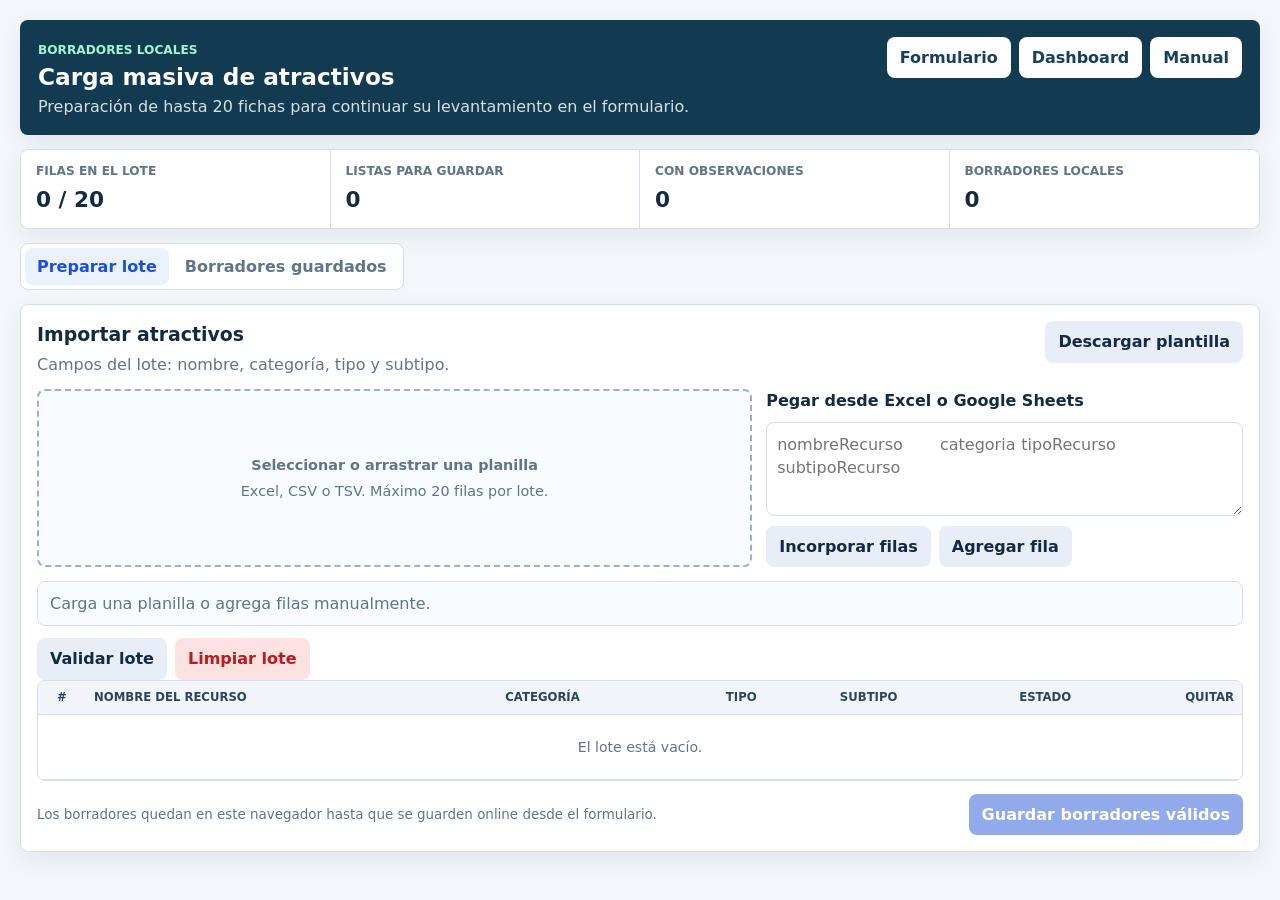
==== carga-masiva.html @ 9efa948b "feat: agrega carga masiva de borradores Permite importar hasta 20 atractivos desde Excel, CSV, TSV o" ====
<!DOCTYPE html>
<html lang="es">
<head>
  <meta charset="UTF-8">
  <meta name="viewport" content="width=device-width, initial-scale=1.0">
  <title>Carga masiva de borradores - Catastro Nacional de Recursos Turísticos</title>
  <script src="https://cdn.sheetjs.com/xlsx-0.20.3/package/dist/xlsx.full.min.js"></script>
  <style>
    :root {
      --bg: #f3f6fa;
      --panel: #ffffff;
      --line: #d5deea;
      --text: #122b42;
      --muted: #60758a;
      --teal: #0f766e;
      --blue: #1d4ed8;
      --blue-soft: #eaf1ff;
      --green: #166534;
      --green-soft: #dcfce7;
      --amber: #92400e;
      --amber-soft: #fef3c7;
      --red: #b91c1c;
      --red-soft: #fee2e2;
      --shadow: 0 8px 24px rgba(15, 35, 58, 0.07);
    }

    * { box-sizing: border-box; }

    body {
      margin: 0;
      background: var(--bg);
      color: var(--text);
      font-family: Inter, system-ui, -apple-system, BlinkMacSystemFont, "Segoe UI", sans-serif;
      line-height: 1.45;
      overflow-x: hidden;
    }

    button,
    input,
    select,
    textarea {
      font: inherit;
    }

    button,
    .button {
      min-height: 40px;
      border: 0;
      border-radius: 8px;
      padding: 9px 13px;
      background: #e8eef7;
      color: var(--text);
      font-weight: 800;
      text-decoration: none;
      cursor: pointer;
      display: inline-flex;
      align-items: center;
      justify-content: center;
      gap: 7px;
    }

    button:hover,
    .button:hover { filter: brightness(0.97); }
    button:disabled { opacity: 0.48; cursor: not-allowed; }
    .button.primary, button.primary { background: var(--blue); color: #fff; }
    .button.teal, button.teal { background: var(--teal); color: #fff; }
    .button.light, button.light { background: #fff; color: #17405a; }
    .button.danger, button.danger { background: var(--red-soft); color: var(--red); }

    .shell {
      max-width: 1500px;
      margin: 0 auto;
      padding: 20px;
      display: grid;
      gap: 14px;
    }

    .topbar {
      display: flex;
      align-items: flex-start;
      justify-content: space-between;
      gap: 18px;
      padding: 17px 18px;
      background: #123b52;
      color: #fff;
      border-radius: 8px;
      box-shadow: var(--shadow);
    }

    .topbar h1 {
      margin: 3px 0 4px;
      font-size: 1.45rem;
      line-height: 1.2;
      letter-spacing: 0;
    }

    .topbar p {
      margin: 0;
      max-width: 760px;
      color: rgba(255, 255, 255, 0.84);
    }

    .kicker {
      color: #a7f3d0;
      font-size: 0.76rem;
      font-weight: 900;
      text-transform: uppercase;
    }

    .nav-actions {
      display: flex;
      flex-wrap: wrap;
      justify-content: flex-end;
      gap: 8px;
    }

    .stats {
      display: grid;
      grid-template-columns: repeat(4, minmax(0, 1fr));
      border: 1px solid var(--line);
      background: var(--panel);
      border-radius: 8px;
      overflow: hidden;
      box-shadow: var(--shadow);
    }

    .stat {
      padding: 13px 15px;
      border-right: 1px solid var(--line);
    }

    .stat:last-child { border-right: 0; }
    .stat span { display: block; color: var(--muted); font-size: 0.76rem; font-weight: 800; text-transform: uppercase; }
    .stat strong { display: block; margin-top: 3px; font-size: 1.35rem; }

    .tabs {
      width: fit-content;
      display: flex;
      gap: 4px;
      padding: 4px;
      border: 1px solid var(--line);
      border-radius: 8px;
      background: var(--panel);
    }

    .tab {
      min-height: 36px;
      background: transparent;
      color: var(--muted);
      padding: 7px 12px;
    }

    .tab.active {
      background: var(--blue-soft);
      color: var(--blue);
    }

    .panel {
      width: 100%;
      min-width: 0;
      background: var(--panel);
      border: 1px solid var(--line);
      border-radius: 8px;
      box-shadow: var(--shadow);
      padding: 16px;
    }

    .panel[hidden] { display: none; }

    .section-head {
      display: flex;
      justify-content: space-between;
      align-items: flex-start;
      gap: 12px;
      flex-wrap: wrap;
      margin-bottom: 13px;
    }

    .section-head h2 {
      margin: 0;
      font-size: 1.18rem;
    }

    .section-head p {
      margin: 4px 0 0;
      color: var(--muted);
    }

    .import-grid {
      display: grid;
      grid-template-columns: minmax(300px, 1.2fr) minmax(280px, 0.8fr);
      gap: 14px;
      margin-bottom: 14px;
    }

    .import-grid > *,
    .source-tools {
      min-width: 0;
    }

    .drop-zone {
      min-height: 150px;
      border: 2px dashed #9fb0c5;
      border-radius: 8px;
      background: #f8fbff;
      display: grid;
      place-items: center;
      padding: 20px;
      text-align: center;
      cursor: pointer;
    }

    .drop-zone.dragover {
      border-color: var(--blue);
      background: var(--blue-soft);
    }

    .drop-zone strong { display: block; margin-bottom: 5px; }
    .drop-zone span { color: var(--muted); font-size: 0.9rem; }

    .source-tools {
      display: grid;
      gap: 10px;
      align-content: start;
    }

    .source-tools textarea {
      width: 100%;
      min-height: 94px;
      resize: vertical;
      border: 1px solid var(--line);
      border-radius: 8px;
      padding: 10px;
      color: var(--text);
    }

    .source-actions,
    .table-actions {
      display: flex;
      flex-wrap: wrap;
      gap: 8px;
    }

    .notice {
      min-height: 44px;
      border: 1px solid var(--line);
      border-radius: 8px;
      background: #f8fbff;
      color: var(--muted);
      padding: 10px 12px;
      margin-bottom: 12px;
    }

    .notice.ok { border-color: #86efac; background: #f0fdf4; color: var(--green); }
    .notice.warn { border-color: #fcd34d; background: #fffbeb; color: var(--amber); }
    .notice.fail { border-color: #fca5a5; background: #fff7f7; color: var(--red); }

    .table-wrap {
      width: 100%;
      max-width: 100%;
      min-width: 0;
      border: 1px solid var(--line);
      border-radius: 8px;
      overflow: auto;
      max-height: 560px;
    }

    table {
      width: 100%;
      border-collapse: collapse;
      min-width: 1120px;
      font-size: 0.88rem;
    }

    th,
    td {
      border-bottom: 1px solid var(--line);
      padding: 8px;
      text-align: left;
      vertical-align: top;
    }

    th {
      position: sticky;
      top: 0;
      z-index: 2;
      background: #f1f5f9;
      color: #29465e;
      font-size: 0.73rem;
      text-transform: uppercase;
    }

    td:first-child,
    th:first-child { width: 48px; text-align: center; }

    td:last-child,
    th:last-child { width: 52px; text-align: center; }

    td input,
    td select {
      width: 100%;
      min-width: 180px;
      border: 1px solid var(--line);
      border-radius: 7px;
      padding: 8px 9px;
      color: var(--text);
      background: #fff;
    }

    td input[aria-invalid="true"],
    td select[aria-invalid="true"] {
      border-color: #ef4444;
      background: #fff7f7;
    }

    .row-status {
      display: inline-flex;
      border-radius: 999px;
      padding: 5px 8px;
      font-size: 0.76rem;
      font-weight: 900;
      white-space: nowrap;
    }

    .row-status.ok { background: var(--green-soft); color: var(--green); }
    .row-status.warn { background: var(--amber-soft); color: var(--amber); }
    .row-status.fail { background: var(--red-soft); color: var(--red); }

    .row-errors {
      margin-top: 5px;
      color: var(--red);
      font-size: 0.74rem;
      line-height: 1.3;
    }

    .remove-row {
      width: 34px;
      min-height: 34px;
      padding: 0;
      background: var(--red-soft);
      color: var(--red);
      font-size: 1.2rem;
    }

    .footer-actions {
      display: flex;
      align-items: center;
      justify-content: space-between;
      gap: 12px;
      flex-wrap: wrap;
      margin-top: 13px;
    }

    .footer-actions .muted {
      color: var(--muted);
      font-size: 0.84rem;
    }

    .draft-list {
      width: 100%;
      max-width: 100%;
      min-width: 0;
      max-height: 620px;
      overflow: auto;
      border: 1px solid var(--line);
      border-radius: 8px;
    }

    .draft-list table { min-width: 900px; }
    .draft-list td:first-child,
    .draft-list th:first-child { width: auto; text-align: left; }
    .draft-list td:last-child,
    .draft-list th:last-child { width: 210px; text-align: left; }

    .draft-actions {
      display: flex;
      gap: 7px;
      flex-wrap: wrap;
    }

    .empty {
      padding: 22px;
      text-align: center;
      color: var(--muted);
    }

    @media (max-width: 920px) {
      .topbar { flex-direction: column; }
      .nav-actions { justify-content: flex-start; }
      .stats { grid-template-columns: 1fr 1fr; }
      .stat:nth-child(2) { border-right: 0; }
      .stat:nth-child(-n+2) { border-bottom: 1px solid var(--line); }
      .import-grid { grid-template-columns: 1fr; }
    }

    @media (max-width: 560px) {
      .shell { padding: 10px; }
      .panel { padding: 12px; }
      .topbar { padding: 14px; }
      .topbar h1 { font-size: 1.25rem; }
      .stats { grid-template-columns: 1fr; }
      .stat { border-right: 0; border-bottom: 1px solid var(--line); }
      .stat:last-child { border-bottom: 0; }
      .tabs { width: 100%; }
      .tab { flex: 1; }
      .source-actions,
      .table-actions,
      .footer-actions { align-items: stretch; }
      .source-actions > *,
      .table-actions > *,
      .footer-actions button { width: 100%; }
    }
  </style>
</head>
<body>
  <main class="shell">
    <header class="topbar">
      <div>
        <span class="kicker">Borradores locales</span>
        <h1>Carga masiva de atractivos</h1>
        <p>Preparación de hasta 20 fichas para continuar su levantamiento en el formulario.</p>
      </div>
      <nav class="nav-actions" aria-label="Navegación">
        <a class="button light" href="index.html">Formulario</a>
        <a class="button light" href="dashboard.html">Dashboard</a>
        <a class="button light" href="manual.html">Manual</a>
      </nav>
    </header>

    <section class="stats" aria-label="Resumen de carga">
      <div class="stat"><span>Filas en el lote</span><strong id="batchCount">0 / 20</strong></div>
      <div class="stat"><span>Listas para guardar</span><strong id="validCount">0</strong></div>
      <div class="stat"><span>Con observaciones</span><strong id="invalidCount">0</strong></div>
      <div class="stat"><span>Borradores locales</span><strong id="draftCount">0</strong></div>
    </section>

    <div class="tabs" role="tablist" aria-label="Vistas de carga masiva">
      <button class="tab active" id="prepareTab" type="button" role="tab" aria-selected="true" aria-controls="preparePanel">Preparar lote</button>
      <button class="tab" id="draftsTab" type="button" role="tab" aria-selected="false" aria-controls="draftsPanel">Borradores guardados</button>
    </div>

    <section class="panel" id="preparePanel" role="tabpanel" aria-labelledby="prepareTab">
      <div class="section-head">
        <div>
          <h2>Importar atractivos</h2>
          <p>Campos del lote: nombre, categoría, tipo y subtipo.</p>
        </div>
        <button type="button" id="downloadTemplateBtn">Descargar plantilla</button>
      </div>

      <div class="import-grid">
        <label class="drop-zone" id="dropZone" for="batchFile" tabindex="0">
          <span>
            <strong>Seleccionar o arrastrar una planilla</strong>
            <span>Excel, CSV o TSV. Máximo 20 filas por lote.</span>
          </span>
          <input id="batchFile" type="file" accept=".xlsx,.xls,.csv,.tsv,text/csv,text/tab-separated-values" hidden>
        </label>

        <div class="source-tools">
          <label for="pasteInput"><strong>Pegar desde Excel o Google Sheets</strong></label>
          <textarea id="pasteInput" placeholder="nombreRecurso&#9;categoria&#9;tipoRecurso&#9;subtipoRecurso"></textarea>
          <div class="source-actions">
            <button type="button" id="pasteBtn">Incorporar filas</button>
            <button type="button" id="addRowBtn">Agregar fila</button>
          </div>
        </div>
      </div>

      <div class="notice" id="noticeBox" role="status" aria-live="polite">
        Carga una planilla o agrega filas manualmente.
      </div>

      <div class="table-actions">
        <button type="button" id="validateBtn">Validar lote</button>
        <button type="button" class="danger" id="clearBtn">Limpiar lote</button>
      </div>

      <div class="table-wrap">
        <table aria-label="Atractivos preparados para carga masiva">
          <thead>
            <tr>
              <th>#</th>
              <th>Nombre del recurso</th>
              <th>Categoría</th>
              <th>Tipo</th>
              <th>Subtipo</th>
              <th>Estado</th>
              <th>Quitar</th>
            </tr>
          </thead>
          <tbody id="batchTableBody"></tbody>
        </table>
      </div>

      <div class="footer-actions">
        <span class="muted">Los borradores quedan en este navegador hasta que se guarden online desde el formulario.</span>
        <button type="button" class="primary" id="saveDraftsBtn">Guardar borradores válidos</button>
      </div>
    </section>

    <section class="panel" id="draftsPanel" role="tabpanel" aria-labelledby="draftsTab" hidden>
      <div class="section-head">
        <div>
          <h2>Borradores guardados</h2>
          <p>Fichas disponibles en este equipo y navegador.</p>
        </div>
        <button type="button" id="refreshDraftsBtn">Actualizar lista</button>
      </div>
      <div class="draft-list" id="draftList"></div>
    </section>
  </main>

  <script>
    const DRAFTS_KEY = 'catastro_prototipo_drafts_v3';
    const MAX_BATCH_ROWS = 20;
    const MAX_STORED_DRAFTS = 100;

    const CLASSIFICATION_HIERARCHY = {
      'Recurso Natural': {
        'Área protegida': [
          'Áreas de conservación de múltiples usos',
          'Áreas de conservación de pueblos indígenas',
          'Área protegida privada',
          'Monumento Natural',
          'Parque Nacional',
          'Reserva Nacional'
        ],
        'Costa': [
          'Acantilado o farellón',
          'Arrecife',
          'Bahía',
          'Desembocadura',
          'Duna o campo dunario',
          'Estrecho',
          'Fiordo o canal',
          'Isla o archipiélago',
          'Península, cabo o punta',
          'Playa o balneario',
          'Salina',
          'Seno o ensenada'
        ],
        'Condición natural especial': ['Cielos oscuros', 'Olas'],
        'Cuerpo y curso de agua': [
          'Cascada o salto',
          'Humedal o bofedal',
          'Lago o laguna',
          'Río o estero'
        ],
        'Fuente termal o géiser': ['Fuente o centro termal', 'Géiser'],
        'Glaciar o campo de hielo': ['Campo de hielo', 'Glaciar'],
        'Lugar de interés geológico o paleontológico': [
          'Lugar de interés geológico',
          'Lugar de interés paleontológico'
        ],
        'Montaña': [
          'Altiplano',
          'Área nevada',
          'Cerro',
          'Cordillera',
          'Montaña',
          'Quebrada',
          'Salar',
          'Volcán'
        ],
        'Planicie': ['Desierto', 'Duna o campo dunario', 'Oasis', 'Pampa o Llanura', 'Valle']
      },
      'Recurso Cultural': {
        'Acontecimientos programados': [
          'Carnaval o fiesta costumbrista',
          'Conmemoraciones o representaciones históricas',
          'Convenciones, ferias, exposiciones o congresos',
          'Evento de música, canto o danza',
          'Evento deportivo',
          'Evento enológico y/o gastronómico',
          'Feria temática',
          'Festival de cine',
          'Fiesta religiosa'
        ],
        'Arquitectura': [
          'Barrios',
          'Espacios públicos',
          'Infraestructura recreativa',
          'Monumento histórico',
          'Obra de ingeniería',
          'Otras infraestructuras de arquitectura'
        ],
        'Folklore': [
          'Artesanía',
          'Feria artesanal y/o tradicional',
          'Mercado tradicional',
          'Representaciones y/o manifestaciones religiosas o creencias populares'
        ],
        'Manifestación Cultural': [
          'Caleta artesanal',
          'Escultura o instalaciones',
          'Lugar o sitio histórico o de memoria',
          'Mural o arte urbano',
          'Museo',
          'Pueblo o Zona Típica o Pintoresca',
          'Sala de exposición museográfica',
          'Sitio gastronómico',
          'Ruina o lugar de interés arqueológico'
        ],
        'Realizaciones técnicas y científicas contemporáneas': [
          'Acuario, aviario, mariposario y/o zoológico',
          'Granja educativa',
          'Hacienda o estancia',
          'Jardín botánico',
          'Observatorio astronómico',
          'Planetario',
          'Viñas, bodegas, cervecerías o destilerías'
        ]
      }
    };

    const HEADER_ALIASES = {
      nombre: 'nombreRecurso',
      nombrerecurso: 'nombreRecurso',
      nombredelrecurso: 'nombreRecurso',
      nombredelrecursoturistico: 'nombreRecurso',
      categoria: 'categoria',
      tiporecurso: 'tipoRecurso',
      tipoderecurso: 'tipoRecurso',
      tipoderecursoturistico: 'tipoRecurso',
      tipo: 'tipoRecurso',
      subtiporecurso: 'subtipoRecurso',
      subtipoderecurso: 'subtipoRecurso',
      subtipoderecursoturistico: 'subtipoRecurso',
      subtipo: 'subtipoRecurso'
    };

    let batchRows = [];

    function createLocalId() {
      if (globalThis.crypto && typeof globalThis.crypto.randomUUID === 'function') {
        return globalThis.crypto.randomUUID();
      }
      return 'draft-' + Date.now() + '-' + Math.random().toString(36).slice(2, 10);
    }

    function normalizeText(value) {
      return String(value ?? '')
        .trim()
        .toLowerCase()
        .normalize('NFD')
        .replace(/[\u0300-\u036f]/g, '')
        .replace(/[^a-z0-9]+/g, '');
    }

    function escapeHtml(value) {
      return String(value ?? '').replace(/[&<>"']/g, char => ({
        '&': '&amp;',
        '<': '&lt;',
        '>': '&gt;',
        '"': '&quot;',
        "'": '&#39;'
      })[char]);
    }

    function canonicalValue(options, value) {
      const normalized = normalizeText(value);
      if (!normalized) return '';
      return options.find(option => normalizeText(option) === normalized) || String(value ?? '').trim();
    }

    function canonicalizeRow(input = {}) {
      const categories = Object.keys(CLASSIFICATION_HIERARCHY);
      const categoria = canonicalValue(categories, input.categoria);
      const types = Object.keys(CLASSIFICATION_HIERARCHY[categoria] || {});
      const tipoRecurso = canonicalValue(types, input.tipoRecurso);
      const subtypes = CLASSIFICATION_HIERARCHY[categoria]?.[tipoRecurso] || [];
      const subtipoRecurso = canonicalValue(subtypes, input.subtipoRecurso);
      return {
        id: input.id || createLocalId(),
        nombreRecurso: String(input.nombreRecurso ?? '').trim(),
        categoria,
        tipoRecurso,
        subtipoRecurso
      };
    }

    function classificationKey(values = {}) {
      return [
        values.nombreRecurso,
        values.categoria,
        values.tipoRecurso,
        values.subtipoRecurso
      ].map(normalizeText).join('|');
    }

    function getStoredDrafts() {
      try {
        const parsed = JSON.parse(localStorage.getItem(DRAFTS_KEY) || '[]');
        return Array.isArray(parsed) ? parsed.filter(Boolean) : [];
      } catch {
        return [];
      }
    }

    function normalizeDrafts(drafts) {
      const seen = new Set();
      return drafts
        .filter(Boolean)
        .sort((a, b) => new Date(b.savedAt || 0) - new Date(a.savedAt || 0))
        .filter(draft => {
          const uniqueId = String(draft?.data?.values?.id_unico || '').trim();
          const key = uniqueId ? 'id:' + uniqueId : 'draft:' + String(draft.id || '').trim();
          if (!key || seen.has(key)) return false;
          seen.add(key);
          return true;
        });
    }

    function validateBatch(rows = batchRows, storedDrafts = getStoredDrafts()) {
      const keys = rows.map(classificationKey);
      const storedKeys = new Set(storedDrafts.map(draft => classificationKey(draft?.data?.values || {})));
      return rows.map((row, index) => {
        const errors = [];
        if (!row.nombreRecurso) errors.push('Falta nombre');
        if (!CLASSIFICATION_HIERARCHY[row.categoria]) errors.push('Categoría no reconocida');
        if (!CLASSIFICATION_HIERARCHY[row.categoria]?.[row.tipoRecurso]) errors.push('Tipo no corresponde a la categoría');
        if (!CLASSIFICATION_HIERARCHY[row.categoria]?.[row.tipoRecurso]?.includes(row.subtipoRecurso)) {
          errors.push('Subtipo no corresponde al tipo');
        }
        const key = keys[index];
        if (key && keys.indexOf(key) !== index) errors.push('Duplicado dentro del lote');
        if (key && storedKeys.has(key)) errors.push('Ya existe como borrador local');
        return { valid: errors.length === 0, errors };
      });
    }

    function detectDelimiter(text) {
      const firstLine = String(text || '').split(/\r?\n/, 1)[0] || '';
      const candidates = ['\t', ';', ','];
      return candidates
        .map(delimiter => ({ delimiter, count: firstLine.split(delimiter).length }))
        .sort((a, b) => b.count - a.count)[0].delimiter;
    }

    function parseDelimited(text, delimiter = detectDelimiter(text)) {
      const rows = [];
      let row = [];
      let value = '';
      let quoted = false;
      const source = String(text || '').replace(/^\uFEFF/, '');

      for (let i = 0; i < source.length; i++) {
        const char = source[i];
        const next = source[i + 1];
        if (char === '"') {
          if (quoted && next === '"') {
            value += '"';
            i++;
          } else {
            quoted = !quoted;
          }
        } else if (char === delimiter && !quoted) {
          row.push(value);
          value = '';
        } else if ((char === '\n' || char === '\r') && !quoted) {
          if (char === '\r' && next === '\n') i++;
          row.push(value);
          if (row.some(cell => String(cell).trim())) rows.push(row);
          row = [];
          value = '';
        } else {
          value += char;
        }
      }

      row.push(value);
      if (row.some(cell => String(cell).trim())) rows.push(row);
      return rows;
    }

    function matrixToObjects(matrix) {
      const cleanMatrix = (Array.isArray(matrix) ? matrix : [])
        .map(row => Array.isArray(row) ? row : [])
        .filter(row => row.some(cell => String(cell ?? '').trim()));
      if (!cleanMatrix.length) return [];

      const first = cleanMatrix[0].map(cell => HEADER_ALIASES[normalizeText(cell)] || '');
      const recognizedHeaders = first.filter(Boolean).length;
      const hasHeader = recognizedHeaders >= 2;
      const headers = hasHeader
        ? first
        : ['nombreRecurso', 'categoria', 'tipoRecurso', 'subtipoRecurso'];
      const dataRows = hasHeader ? cleanMatrix.slice(1) : cleanMatrix;

      return dataRows.map(row => {
        const values = {};
        headers.forEach((header, index) => {
          if (header) values[header] = row[index] ?? '';
        });
        return values;
      }).filter(values => [
        values.nombreRecurso,
        values.categoria,
        values.tipoRecurso,
        values.subtipoRecurso
      ].some(value => String(value ?? '').trim())).map(canonicalizeRow);
    }

    function appendRows(rows, sourceLabel = 'lote') {
      const available = MAX_BATCH_ROWS - batchRows.length;
      if (available <= 0) {
        showNotice('El lote ya alcanzó el máximo de 20 filas.', 'warn');
        return 0;
      }
      const accepted = rows.slice(0, available);
      batchRows = [...batchRows, ...accepted];
      renderBatch();
      const omitted = rows.length - accepted.length;
      showNotice(
        accepted.length + ' fila(s) incorporada(s) desde ' + sourceLabel
          + (omitted > 0 ? '. Se omitieron ' + omitted + ' por el límite de 20.' : '.'),
        omitted > 0 ? 'warn' : 'ok'
      );
      return accepted.length;
    }

    async function readBatchFile(file) {
      if (!file) return [];
      if (file.size > 5 * 1024 * 1024) throw new Error('El archivo supera 5 MB.');
      const extension = String(file.name || '').split('.').pop().toLowerCase();
      if (extension === 'xlsx' || extension === 'xls') {
        if (!globalThis.XLSX) throw new Error('No fue posible cargar el lector de Excel. Usa CSV o vuelve a intentar con conexión.');
        const workbook = XLSX.read(await file.arrayBuffer(), { type: 'array', cellDates: false });
        const firstSheet = workbook.Sheets[workbook.SheetNames[0]];
        return matrixToObjects(XLSX.utils.sheet_to_json(firstSheet, {
          header: 1,
          defval: '',
          raw: false
        }));
      }
      const text = await file.text();
      return matrixToObjects(parseDelimited(text));
    }

    function optionMarkup(options, selected, placeholder) {
      return '<option value="">' + escapeHtml(placeholder) + '</option>'
        + options.map(option => '<option value="' + escapeHtml(option) + '"'
          + (option === selected ? ' selected' : '') + '>' + escapeHtml(option) + '</option>').join('');
    }

    function renderBatch() {
      const tbody = document.getElementById('batchTableBody');
      const validations = validateBatch();
      if (!batchRows.length) {
        tbody.innerHTML = '<tr><td colspan="7" class="empty">El lote está vacío.</td></tr>';
        updateStats(validations);
        return;
      }

      tbody.innerHTML = batchRows.map((row, index) => {
        const validation = validations[index];
        const types = Object.keys(CLASSIFICATION_HIERARCHY[row.categoria] || {});
        const subtypes = CLASSIFICATION_HIERARCHY[row.categoria]?.[row.tipoRecurso] || [];
        const invalid = validation.valid ? 'false' : 'true';
        return '<tr data-row-id="' + escapeHtml(row.id) + '">'
          + '<td>' + (index + 1) + '</td>'
          + '<td><input data-field="nombreRecurso" value="' + escapeHtml(row.nombreRecurso) + '" aria-label="Nombre del recurso fila ' + (index + 1) + '" aria-invalid="' + invalid + '"></td>'
          + '<td><select data-field="categoria" aria-label="Categoría fila ' + (index + 1) + '" aria-invalid="' + invalid + '">'
          + optionMarkup(Object.keys(CLASSIFICATION_HIERARCHY), row.categoria, 'Seleccione') + '</select></td>'
          + '<td><select data-field="tipoRecurso" aria-label="Tipo fila ' + (index + 1) + '" aria-invalid="' + invalid + '">'
          + optionMarkup(types, row.tipoRecurso, 'Seleccione') + '</select></td>'
          + '<td><select data-field="subtipoRecurso" aria-label="Subtipo fila ' + (index + 1) + '" aria-invalid="' + invalid + '">'
          + optionMarkup(subtypes, row.subtipoRecurso, 'Seleccione') + '</select></td>'
          + '<td><span class="row-status ' + (validation.valid ? 'ok' : 'fail') + '">'
          + (validation.valid ? 'Lista' : 'Revisar') + '</span>'
          + (validation.errors.length ? '<div class="row-errors">' + escapeHtml(validation.errors.join(' · ')) + '</div>' : '')
          + '</td>'
          + '<td><button type="button" class="remove-row" data-remove-row="' + escapeHtml(row.id) + '" title="Quitar fila" aria-label="Quitar fila ' + (index + 1) + '">×</button></td>'
          + '</tr>';
      }).join('');

      updateStats(validations);
    }

    function updateStats(validations = validateBatch()) {
      const valid = validations.filter(item => item.valid).length;
      document.getElementById('batchCount').textContent = batchRows.length + ' / ' + MAX_BATCH_ROWS;
      document.getElementById('validCount').textContent = String(valid);
      document.getElementById('invalidCount').textContent = String(batchRows.length - valid);
      document.getElementById('draftCount').textContent = String(getStoredDrafts().length);
      document.getElementById('addRowBtn').disabled = batchRows.length >= MAX_BATCH_ROWS;
      document.getElementById('saveDraftsBtn').disabled = valid === 0;
    }

    function showNotice(message, type = '') {
      const notice = document.getElementById('noticeBox');
      notice.className = 'notice' + (type ? ' ' + type : '');
      notice.textContent = message;
    }

    function createDraft(row, savedAt, batchId) {
      return {
        id: createLocalId(),
        name: row.nombreRecurso,
        savedAt,
        source: 'bulk-import',
        batchId,
        data: {
          values: {
            estado_registro: 'borrador',
            nombreRecurso: row.nombreRecurso,
            categoria: row.categoria,
            tipoRecurso: row.tipoRecurso,
            subtipoRecurso: row.subtipoRecurso
          },
          photos: [],
          lastSavedAt: savedAt,
          preserveLegacyId: false
        }
      };
    }

    function saveValidDrafts() {
      const existing = getStoredDrafts();
      const validations = validateBatch(batchRows, existing);
      const validRows = batchRows.filter((row, index) => validations[index].valid);
      if (!validRows.length) {
        showNotice('No hay filas válidas para guardar.', 'fail');
        return;
      }

      const savedAt = new Date().toISOString();
      const batchId = 'bulk-' + savedAt.replace(/\D/g, '').slice(0, 14);
      const newDrafts = validRows.map(row => createDraft(row, savedAt, batchId));
      const nextDrafts = normalizeDrafts([...newDrafts, ...existing]).slice(0, MAX_STORED_DRAFTS);

      try {
        localStorage.setItem(DRAFTS_KEY, JSON.stringify(nextDrafts));
      } catch {
        showNotice('El navegador no pudo almacenar el lote. Elimina borradores antiguos o revisa el espacio disponible.', 'fail');
        return;
      }

      const validIds = new Set(validRows.map(row => row.id));
      batchRows = batchRows.filter(row => !validIds.has(row.id));
      renderBatch();
      renderDrafts();
      showNotice(newDrafts.length + ' borrador(es) guardado(s). Ya pueden abrirse en el formulario.', 'ok');
      activateTab('drafts');
    }

    function formatDate(value) {
      const date = new Date(value);
      return Number.isFinite(date.getTime()) ? date.toLocaleString('es-CL') : 'Sin fecha';
    }

    function renderDrafts() {
      const container = document.getElementById('draftList');
      const drafts = normalizeDrafts(getStoredDrafts());
      document.getElementById('draftCount').textContent = String(drafts.length);
      if (!drafts.length) {
        container.innerHTML = '<div class="empty">No hay borradores locales.</div>';
        return;
      }

      container.innerHTML = '<table aria-label="Borradores locales"><thead><tr>'
        + '<th>Recurso</th><th>Clasificación</th><th>ID único</th><th>Guardado</th><th>Acción</th>'
        + '</tr></thead><tbody>'
        + drafts.map(draft => {
          const values = draft?.data?.values || {};
          const classification = [values.categoria, values.tipoRecurso, values.subtipoRecurso].filter(Boolean).join(' / ');
          const draftId = String(draft.id || '');
          return '<tr>'
            + '<td><strong>' + escapeHtml(draft.name || values.nombreRecurso || 'Sin nombre') + '</strong></td>'
            + '<td>' + escapeHtml(classification || 'Pendiente') + '</td>'
            + '<td>' + escapeHtml(values.id_unico || 'Pendiente de territorio') + '</td>'
            + '<td>' + escapeHtml(formatDate(draft.savedAt)) + '</td>'
            + '<td><div class="draft-actions">'
            + '<a class="button teal" href="index.html?draft=' + encodeURIComponent(draftId) + '">Abrir formulario</a>'
            + '<button type="button" class="danger" data-delete-draft="' + escapeHtml(draftId) + '">Eliminar</button>'
            + '</div></td>'
            + '</tr>';
        }).join('')
        + '</tbody></table>';
    }

    function deleteDraft(id) {
      const drafts = getStoredDrafts();
      const target = drafts.find(draft => String(draft.id) === String(id));
      if (!target) return;
      if (!confirm('Eliminar el borrador local "' + (target.name || 'Sin nombre') + '" de este navegador?')) return;
      localStorage.setItem(DRAFTS_KEY, JSON.stringify(drafts.filter(draft => String(draft.id) !== String(id))));
      renderDrafts();
      updateStats();
    }

    function activateTab(tabName) {
      const prepare = tabName === 'prepare';
      document.getElementById('prepareTab').classList.toggle('active', prepare);
      document.getElementById('draftsTab').classList.toggle('active', !prepare);
      document.getElementById('prepareTab').setAttribute('aria-selected', String(prepare));
      document.getElementById('draftsTab').setAttribute('aria-selected', String(!prepare));
      document.getElementById('preparePanel').hidden = !prepare;
      document.getElementById('draftsPanel').hidden = prepare;
      if (!prepare) renderDrafts();
    }

    function downloadTemplate() {
      const headers = ['nombreRecurso', 'categoria', 'tipoRecurso', 'subtipoRecurso'];
      if (globalThis.XLSX) {
        const blankRows = Array.from({ length: MAX_BATCH_ROWS }, () => ['', '', '', '']);
        const workbook = XLSX.utils.book_new();
        const loadSheet = XLSX.utils.aoa_to_sheet([headers, ...blankRows]);
        loadSheet['!cols'] = [{ wch: 42 }, { wch: 22 }, { wch: 46 }, { wch: 60 }];
        const catalogRows = [['categoria', 'tipoRecurso', 'subtipoRecurso']];
        Object.entries(CLASSIFICATION_HIERARCHY).forEach(([category, types]) => {
          Object.entries(types).forEach(([type, subtypes]) => {
            subtypes.forEach(subtype => catalogRows.push([category, type, subtype]));
          });
        });
        const catalogSheet = XLSX.utils.aoa_to_sheet(catalogRows);
        catalogSheet['!cols'] = [{ wch: 22 }, { wch: 48 }, { wch: 65 }];
        XLSX.utils.book_append_sheet(workbook, loadSheet, 'Carga');
        XLSX.utils.book_append_sheet(workbook, catalogSheet, 'Clasificacion');
        XLSX.writeFile(workbook, 'plantilla-carga-masiva-catastro.xlsx');
        return;
      }

      const content = '\uFEFF' + headers.join(';') + '\n';
      const url = URL.createObjectURL(new Blob([content], { type: 'text/csv;charset=utf-8' }));
      const link = document.createElement('a');
      link.href = url;
      link.download = 'plantilla-carga-masiva-catastro.csv';
      link.click();
      URL.revokeObjectURL(url);
    }

    function init() {
      const fileInput = document.getElementById('batchFile');
      const dropZone = document.getElementById('dropZone');
      const tbody = document.getElementById('batchTableBody');

      document.getElementById('prepareTab').addEventListener('click', () => activateTab('prepare'));
      document.getElementById('draftsTab').addEventListener('click', () => activateTab('drafts'));
      document.getElementById('refreshDraftsBtn').addEventListener('click', renderDrafts);
      document.getElementById('downloadTemplateBtn').addEventListener('click', downloadTemplate);
      document.getElementById('validateBtn').addEventListener('click', () => {
        renderBatch();
        const validations = validateBatch();
        const valid = validations.filter(item => item.valid).length;
        showNotice(valid + ' de ' + batchRows.length + ' fila(s) listas para guardar.', valid === batchRows.length ? 'ok' : 'warn');
      });
      document.getElementById('addRowBtn').addEventListener('click', () => appendRows([canonicalizeRow({})], 'edición manual'));
      document.getElementById('clearBtn').addEventListener('click', () => {
        if (batchRows.length && !confirm('Limpiar todas las filas preparadas del lote?')) return;
        batchRows = [];
        renderBatch();
        showNotice('Lote limpio.');
      });
      document.getElementById('saveDraftsBtn').addEventListener('click', saveValidDrafts);
      document.getElementById('pasteBtn').addEventListener('click', () => {
        const textarea = document.getElementById('pasteInput');
        const rows = matrixToObjects(parseDelimited(textarea.value));
        if (!rows.length) {
          showNotice('No se reconocieron filas en el texto pegado.', 'fail');
          return;
        }
        appendRows(rows, 'datos pegados');
        textarea.value = '';
      });

      const handleFile = async file => {
        try {
          const rows = await readBatchFile(file);
          if (!rows.length) throw new Error('La primera hoja no contiene filas reconocibles.');
          appendRows(rows, file.name);
        } catch (error) {
          showNotice(String(error.message || error), 'fail');
        } finally {
          fileInput.value = '';
        }
      };

      fileInput.addEventListener('change', event => handleFile(event.target.files[0]));
      dropZone.addEventListener('keydown', event => {
        if (event.key === 'Enter' || event.key === ' ') {
          event.preventDefault();
          fileInput.click();
        }
      });
      ['dragenter', 'dragover'].forEach(type => dropZone.addEventListener(type, event => {
        event.preventDefault();
        dropZone.classList.add('dragover');
      }));
      ['dragleave', 'drop'].forEach(type => dropZone.addEventListener(type, event => {
        event.preventDefault();
        dropZone.classList.remove('dragover');
      }));
      dropZone.addEventListener('drop', event => handleFile(event.dataTransfer.files[0]));

      tbody.addEventListener('change', event => {
        const field = event.target.dataset.field;
        const tr = event.target.closest('tr[data-row-id]');
        if (!field || !tr) return;
        const row = batchRows.find(item => item.id === tr.dataset.rowId);
        if (!row) return;
        row[field] = event.target.value;
        if (field === 'categoria') {
          row.tipoRecurso = '';
          row.subtipoRecurso = '';
        } else if (field === 'tipoRecurso') {
          row.subtipoRecurso = '';
        }
        Object.assign(row, canonicalizeRow(row), { id: row.id });
        renderBatch();
      });

      tbody.addEventListener('click', event => {
        const button = event.target.closest('[data-remove-row]');
        if (!button) return;
        batchRows = batchRows.filter(row => row.id !== button.dataset.removeRow);
        renderBatch();
      });

      document.getElementById('draftList').addEventListener('click', event => {
        const button = event.target.closest('[data-delete-draft]');
        if (button) deleteDraft(button.dataset.deleteDraft);
      });

      renderBatch();
      renderDrafts();
    }

    const BULK_TEST_API = {
      normalizeText,
      canonicalizeRow,
      classificationKey,
      validateBatch,
      detectDelimiter,
      parseDelimited,
      matrixToObjects,
      createDraft
    };

    if (typeof document !== 'undefined') init();
  </script>
</body>
</html>
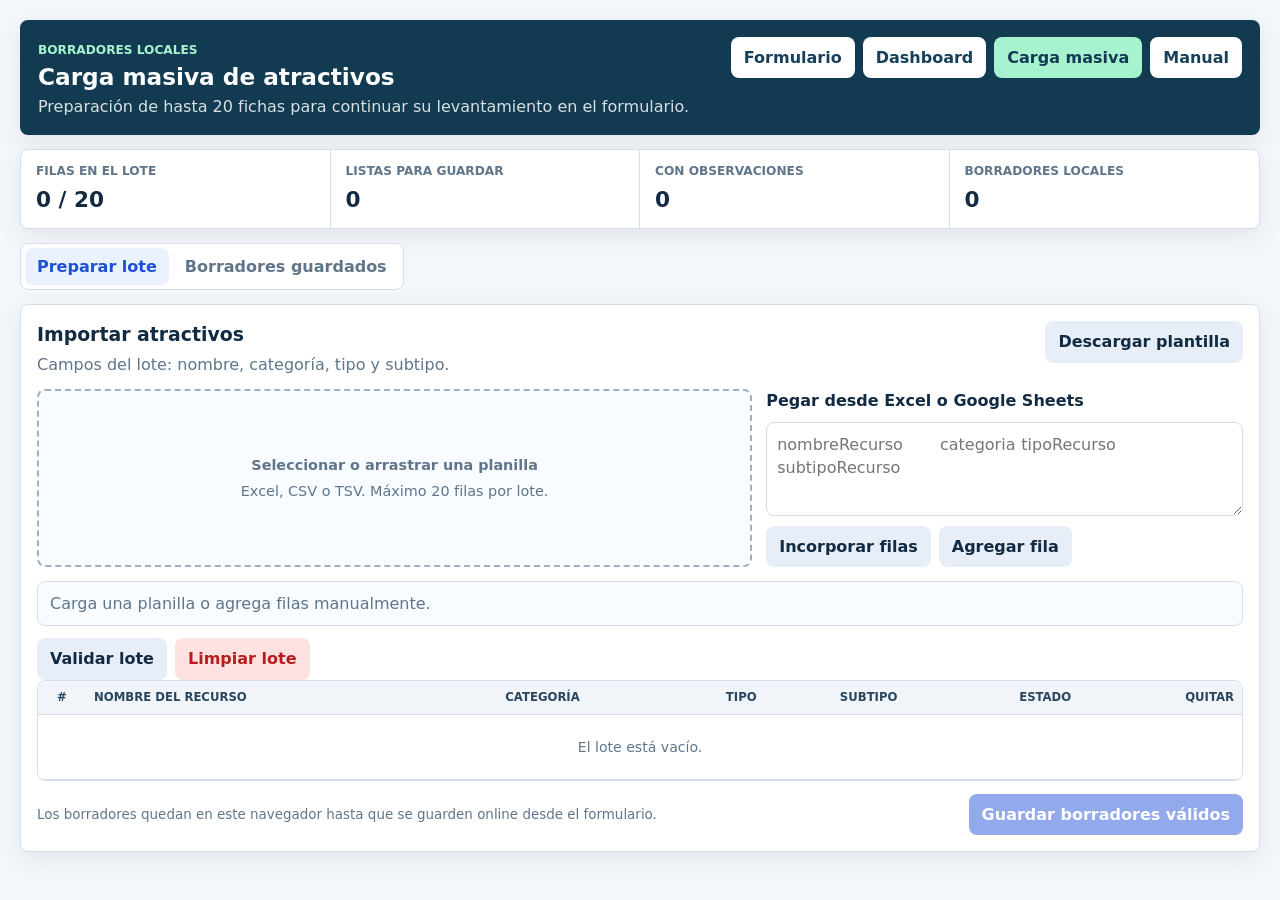
==== commit d9c9ca08: "feat: incorpora carga masiva en la navegacion" ====
--- a/carga-masiva.html
+++ b/carga-masiva.html
@@ -65,6 +65,11 @@
     .button.primary, button.primary { background: var(--blue); color: #fff; }
     .button.teal, button.teal { background: var(--teal); color: #fff; }
     .button.light, button.light { background: #fff; color: #17405a; }
+    .button.current {
+      background: #a7f3d0;
+      color: #123b52;
+      cursor: default;
+    }
     .button.danger, button.danger { background: var(--red-soft); color: var(--red); }
 
     .shell {
@@ -423,6 +428,7 @@
       <nav class="nav-actions" aria-label="Navegación">
         <a class="button light" href="index.html">Formulario</a>
         <a class="button light" href="dashboard.html">Dashboard</a>
+        <span class="button current" aria-current="page">Carga masiva</span>
         <a class="button light" href="manual.html">Manual</a>
       </nav>
     </header>
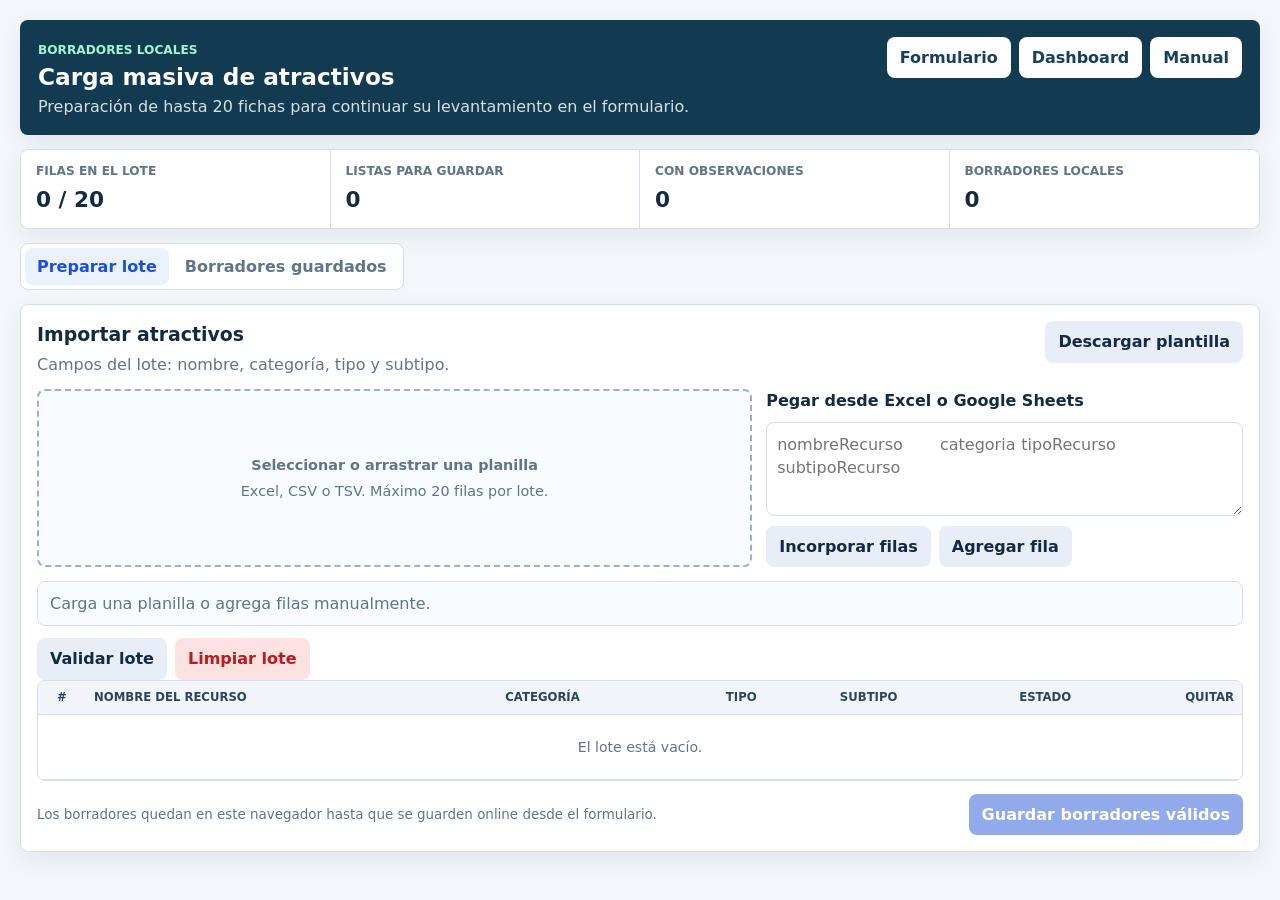
==== commit c678df09: "Revert "feat: incorpora carga masiva en la navegacion (#4)" This reverts commit c795ef856a4da870067e" ====
--- a/carga-masiva.html
+++ b/carga-masiva.html
@@ -65,11 +65,6 @@
     .button.primary, button.primary { background: var(--blue); color: #fff; }
     .button.teal, button.teal { background: var(--teal); color: #fff; }
     .button.light, button.light { background: #fff; color: #17405a; }
-    .button.current {
-      background: #a7f3d0;
-      color: #123b52;
-      cursor: default;
-    }
     .button.danger, button.danger { background: var(--red-soft); color: var(--red); }
 
     .shell {
@@ -428,7 +423,6 @@
       <nav class="nav-actions" aria-label="Navegación">
         <a class="button light" href="index.html">Formulario</a>
         <a class="button light" href="dashboard.html">Dashboard</a>
-        <span class="button current" aria-current="page">Carga masiva</span>
         <a class="button light" href="manual.html">Manual</a>
       </nav>
     </header>
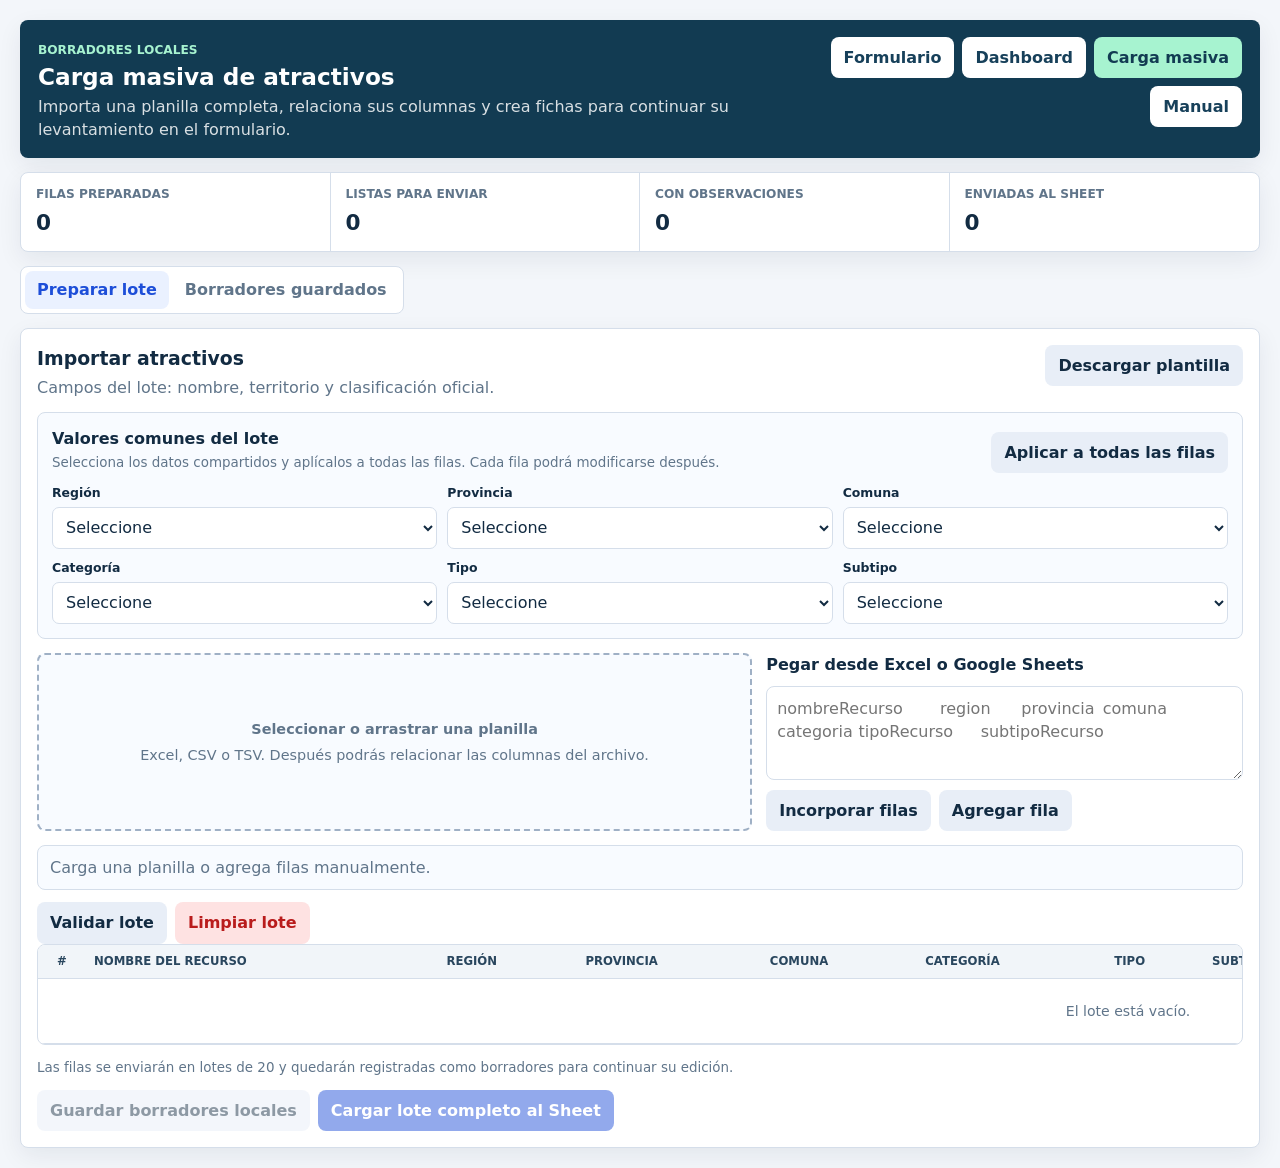
==== commit 5c5d110b: "feat: publica carga masiva de atractivos" ====
--- a/carga-masiva.html
+++ b/carga-masiva.html
@@ -65,6 +65,11 @@
     .button.primary, button.primary { background: var(--blue); color: #fff; }
     .button.teal, button.teal { background: var(--teal); color: #fff; }
     .button.light, button.light { background: #fff; color: #17405a; }
+    .button.current {
+      background: #a7f3d0;
+      color: #123b52;
+      cursor: default;
+    }
     .button.danger, button.danger { background: var(--red-soft); color: var(--red); }
 
     .shell {
@@ -186,6 +191,122 @@
       color: var(--muted);
     }
 
+    .common-values {
+      margin-bottom: 14px;
+      padding: 14px;
+      border: 1px solid var(--line);
+      border-radius: 8px;
+      background: #f8fbff;
+    }
+
+    .mapping-panel {
+      margin-bottom: 14px;
+      padding: 14px;
+      border: 1px solid #93c5fd;
+      border-radius: 8px;
+      background: #eff6ff;
+    }
+
+    .mapping-panel[hidden] { display: none; }
+    .mapping-panel h3 { margin: 0; font-size: 1rem; }
+    .mapping-summary { margin: 4px 0 12px; color: var(--muted); font-size: 0.86rem; }
+
+    .mapping-grid {
+      display: grid;
+      grid-template-columns: repeat(4, minmax(180px, 1fr));
+      gap: 10px;
+    }
+
+    .mapping-field label { display: block; margin-bottom: 5px; font-size: 0.78rem; font-weight: 800; }
+    .mapping-field select {
+      width: 100%;
+      min-height: 42px;
+      border: 1px solid #9eb8db;
+      border-radius: 7px;
+      padding: 8px 9px;
+      background: #fff;
+      color: var(--text);
+    }
+
+    .optional-mapping {
+      margin-top: 14px;
+      padding-top: 14px;
+      border-top: 1px solid #bfd2ec;
+    }
+
+    .optional-mapping[hidden] { display: none; }
+    .optional-mapping h4 { margin: 0; font-size: 0.92rem; }
+    .optional-mapping p { margin: 4px 0 10px; color: var(--muted); font-size: 0.82rem; }
+
+    .coordinate-detection {
+      margin-top: 10px;
+      padding: 9px 10px;
+      border-left: 3px solid #2563eb;
+      background: #fff;
+      color: #1e3a5f;
+      font-size: 0.82rem;
+    }
+
+    .extra-data {
+      display: flex;
+      flex-wrap: wrap;
+      gap: 5px;
+      min-width: 180px;
+    }
+
+    .extra-data span {
+      display: inline-flex;
+      padding: 3px 7px;
+      border-radius: 999px;
+      background: #e8f2ff;
+      color: #174b85;
+      font-size: 0.7rem;
+      font-weight: 800;
+      white-space: nowrap;
+    }
+
+    .mapping-preview {
+      margin-top: 12px;
+      padding: 10px;
+      border: 1px solid #bfd2ec;
+      border-radius: 7px;
+      background: #fff;
+      overflow-x: auto;
+      color: var(--muted);
+      font-size: 0.8rem;
+    }
+
+    .mapping-actions { display: flex; justify-content: flex-end; margin-top: 12px; }
+
+    .common-values-head {
+      display: flex;
+      align-items: flex-end;
+      justify-content: space-between;
+      gap: 12px;
+      margin-bottom: 11px;
+    }
+
+    .common-values h3 { margin: 0; font-size: 1rem; }
+    .common-values p { margin: 3px 0 0; color: var(--muted); font-size: 0.84rem; }
+
+    .common-grid {
+      display: grid;
+      grid-template-columns: repeat(3, minmax(190px, 1fr));
+      gap: 10px;
+    }
+
+    .common-field { min-width: 0; }
+    .common-field label { display: block; margin-bottom: 5px; font-size: 0.78rem; font-weight: 800; }
+    .common-field select {
+      width: 100%;
+      min-height: 42px;
+      border: 1px solid var(--line);
+      border-radius: 7px;
+      padding: 8px 9px;
+      color: var(--text);
+      background: #fff;
+    }
+
     .import-grid {
       display: grid;
       grid-template-columns: minmax(300px, 1.2fr) minmax(280px, 0.8fr);
@@ -268,7 +389,7 @@
     table {
       width: 100%;
       border-collapse: collapse;
-      min-width: 1120px;
+      min-width: 2180px;
       font-size: 0.88rem;
     }
 
@@ -333,6 +454,19 @@
       line-height: 1.3;
     }
 
+    .generated-id {
+      display: inline-block;
+      max-width: 230px;
+      padding: 6px 8px;
+      border-radius: 7px;
+      background: var(--blue-soft);
+      color: #17449b;
+      font-family: ui-monospace, SFMono-Regular, Consolas, monospace;
+      font-size: 0.78rem;
+      font-weight: 800;
+      overflow-wrap: anywhere;
+    }
+
     .remove-row {
       width: 34px;
       min-height: 34px;
@@ -391,6 +525,9 @@
       .stat:nth-child(2) { border-right: 0; }
       .stat:nth-child(-n+2) { border-bottom: 1px solid var(--line); }
       .import-grid { grid-template-columns: 1fr; }
+      .common-values-head { align-items: stretch; flex-direction: column; }
+      .common-grid { grid-template-columns: 1fr 1fr; }
+      .mapping-grid { grid-template-columns: 1fr 1fr; }
     }
 
     @media (max-width: 560px) {
@@ -409,6 +546,8 @@
       .source-actions > *,
       .table-actions > *,
       .footer-actions button { width: 100%; }
+      .common-grid { grid-template-columns: 1fr; }
+      .mapping-grid { grid-template-columns: 1fr; }
     }
   </style>
 </head>
@@ -418,20 +557,21 @@
       <div>
         <span class="kicker">Borradores locales</span>
         <h1>Carga masiva de atractivos</h1>
-        <p>Preparación de hasta 20 fichas para continuar su levantamiento en el formulario.</p>
+      <p>Importa una planilla completa, relaciona sus columnas y crea fichas para continuar su levantamiento en el formulario.</p>
       </div>
       <nav class="nav-actions" aria-label="Navegación">
         <a class="button light" href="index.html">Formulario</a>
         <a class="button light" href="dashboard.html">Dashboard</a>
+        <span class="button current" aria-current="page">Carga masiva</span>
         <a class="button light" href="manual.html">Manual</a>
       </nav>
     </header>
 
     <section class="stats" aria-label="Resumen de carga">
-      <div class="stat"><span>Filas en el lote</span><strong id="batchCount">0 / 20</strong></div>
-      <div class="stat"><span>Listas para guardar</span><strong id="validCount">0</strong></div>
+      <div class="stat"><span>Filas preparadas</span><strong id="batchCount">0</strong></div>
+      <div class="stat"><span>Listas para enviar</span><strong id="validCount">0</strong></div>
       <div class="stat"><span>Con observaciones</span><strong id="invalidCount">0</strong></div>
-      <div class="stat"><span>Borradores locales</span><strong id="draftCount">0</strong></div>
+      <div class="stat"><span>Enviadas al Sheet</span><strong id="draftCount">0</strong></div>
     </section>
 
     <div class="tabs" role="tablist" aria-label="Vistas de carga masiva">
@@ -443,23 +583,41 @@
       <div class="section-head">
         <div>
           <h2>Importar atractivos</h2>
-          <p>Campos del lote: nombre, categoría, tipo y subtipo.</p>
+          <p>Campos del lote: nombre, territorio y clasificación oficial.</p>
         </div>
         <button type="button" id="downloadTemplateBtn">Descargar plantilla</button>
+      </div>
+
+      <div class="common-values">
+        <div class="common-values-head">
+          <div>
+            <h3>Valores comunes del lote</h3>
+            <p>Selecciona los datos compartidos y aplícalos a todas las filas. Cada fila podrá modificarse después.</p>
+          </div>
+          <button type="button" id="applyCommonBtn">Aplicar a todas las filas</button>
+        </div>
+        <div class="common-grid">
+          <div class="common-field"><label for="commonRegion">Región</label><select id="commonRegion"></select></div>
+          <div class="common-field"><label for="commonProvincia">Provincia</label><select id="commonProvincia"></select></div>
+          <div class="common-field"><label for="commonComuna">Comuna</label><select id="commonComuna"></select></div>
+          <div class="common-field"><label for="commonCategoria">Categoría</label><select id="commonCategoria"></select></div>
+          <div class="common-field"><label for="commonTipo">Tipo</label><select id="commonTipo"></select></div>
+          <div class="common-field"><label for="commonSubtipo">Subtipo</label><select id="commonSubtipo"></select></div>
+        </div>
       </div>
 
       <div class="import-grid">
         <label class="drop-zone" id="dropZone" for="batchFile" tabindex="0">
           <span>
             <strong>Seleccionar o arrastrar una planilla</strong>
-            <span>Excel, CSV o TSV. Máximo 20 filas por lote.</span>
+            <span>Excel, CSV o TSV. Después podrás relacionar las columnas del archivo.</span>
           </span>
           <input id="batchFile" type="file" accept=".xlsx,.xls,.csv,.tsv,text/csv,text/tab-separated-values" hidden>
         </label>
 
         <div class="source-tools">
           <label for="pasteInput"><strong>Pegar desde Excel o Google Sheets</strong></label>
-          <textarea id="pasteInput" placeholder="nombreRecurso&#9;categoria&#9;tipoRecurso&#9;subtipoRecurso"></textarea>
+          <textarea id="pasteInput" placeholder="nombreRecurso&#9;region&#9;provincia&#9;comuna&#9;categoria&#9;tipoRecurso&#9;subtipoRecurso"></textarea>
           <div class="source-actions">
             <button type="button" id="pasteBtn">Incorporar filas</button>
             <button type="button" id="addRowBtn">Agregar fila</button>
@@ -467,6 +625,20 @@
         </div>
       </div>
 
+      <section class="mapping-panel" id="mappingPanel" aria-labelledby="mappingTitle" hidden>
+        <h3 id="mappingTitle">Relacionar columnas del archivo</h3>
+        <p class="mapping-summary" id="mappingSummary"></p>
+        <div class="mapping-grid" id="mappingGrid"></div>
+        <div class="optional-mapping" id="optionalMapping" hidden>
+          <h4>Datos adicionales encontrados</h4>
+          <p>Son sugerencias opcionales. Puedes cambiar la columna o seleccionar “No importar”.</p>
+          <div class="mapping-grid" id="optionalMappingGrid"></div>
+          <div class="coordinate-detection" id="coordinateDetection" hidden></div>
+        </div>
+        <div class="mapping-preview" id="mappingPreview"></div>
+        <div class="mapping-actions"><button type="button" class="primary" id="applyMappingBtn">Preparar todas las filas</button></div>
+      </section>
+
       <div class="notice" id="noticeBox" role="status" aria-live="polite">
         Carga una planilla o agrega filas manualmente.
       </div>
@@ -482,9 +654,14 @@
             <tr>
               <th>#</th>
               <th>Nombre del recurso</th>
+              <th>Región</th>
+              <th>Provincia</th>
+              <th>Comuna</th>
               <th>Categoría</th>
               <th>Tipo</th>
               <th>Subtipo</th>
+              <th>Datos adicionales</th>
+              <th>ID único propuesto</th>
               <th>Estado</th>
               <th>Quitar</th>
             </tr>
@@ -494,8 +671,11 @@
       </div>
 
       <div class="footer-actions">
-        <span class="muted">Los borradores quedan en este navegador hasta que se guarden online desde el formulario.</span>
-        <button type="button" class="primary" id="saveDraftsBtn">Guardar borradores válidos</button>
+        <span class="muted">Las filas se enviarán en lotes de 20 y quedarán registradas como borradores para continuar su edición.</span>
+        <div class="source-actions">
+          <button type="button" id="saveDraftsBtn">Guardar borradores locales</button>
+          <button type="button" class="primary" id="uploadSheetBtn">Cargar lote completo al Sheet</button>
+        </div>
       </div>
     </section>
 
@@ -513,8 +693,95 @@
 
   <script>
     const DRAFTS_KEY = 'catastro_prototipo_drafts_v3';
-    const MAX_BATCH_ROWS = 20;
+    const ONLINE_SYNC_URL = 'https://script.google.com/macros/s/AKfycbxD5_L3iuS_pxfIwqzIJ6aM6hlPKisCffju2itBZO80CpIa6z3WD2SS2yNFG7xWUnjlPg/exec';
+    const MAX_IMPORT_ROWS = 1000;
+    const UPLOAD_BATCH_SIZE = 20;
     const MAX_STORED_DRAFTS = 100;
+
+    const REGION_CODES = {
+      'Región de Arica y Parinacota': '15',
+      'Región de Tarapacá': '01',
+      'Región de Antofagasta': '02',
+      'Región de Atacama': '03',
+      'Región de Coquimbo': '04',
+      'Región de Valparaíso': '05',
+      'Región Metropolitana de Santiago': '13',
+      "Región del Libertador General Bernardo O'Higgins": '06',
+      'Región del Maule': '07',
+      'Región de Ñuble': '16',
+      'Región del Biobío': '08',
+      'Región de La Araucanía': '09',
+      'Región de Los Ríos': '14',
+      'Región de Los Lagos': '10',
+      'Región de Aysén del General Carlos Ibáñez del Campo': '11',
+      'Región de Magallanes y de la Antártica Chilena': '12'
+    };
+
+    const REGION_ALIASES = {
+      'rm': 'Región Metropolitana de Santiago',
+      'metropolitana': 'Región Metropolitana de Santiago',
+      'metropolitanadesantiago': 'Región Metropolitana de Santiago',
+      'ohiggins': "Región del Libertador General Bernardo O'Higgins",
+      'libertadorbernardoohiggins': "Región del Libertador General Bernardo O'Higgins",
+      'aisen': 'Región de Aysén del General Carlos Ibáñez del Campo',
+      'aysen': 'Región de Aysén del General Carlos Ibáñez del Campo',
+      'magallanes': 'Región de Magallanes y de la Antártica Chilena'
+    };
+
+    const REGION_ROMAN_CODES = {
+      'xv': '15', 'i': '01', 'ii': '02', 'iii': '03', 'iv': '04', 'v': '05',
+      'xiii': '13', 'vi': '06', 'vii': '07', 'xvi': '16', 'viii': '08',
+      'ix': '09', 'xiv': '14', 'x': '10', 'xi': '11', 'xii': '12'
+    };
+
+    const RESOURCE_NAME_CONNECTORS = new Set([
+      'a', 'al', 'de', 'del', 'e', 'en', 'la', 'las', 'lo', 'los', 'o', 'u', 'y'
+    ]);
+
+    const RESOURCE_NAME_ACRONYMS = new Set([
+      'CONAF', 'MICE', 'MOP', 'MINVU', 'SERNATUR', 'SNASPE', 'UNESCO', 'ZOIT'
+    ]);
+
+    const CUT_CODE_OVERRIDES = {
+      'region de tarapaca|iquique|alto hospicio': { codigo_region: '01', codigo_provincia: '011', codigo_comuna: '01107' },
+      'region de tarapaca|del tamarugal|pozo almonte': { codigo_region: '01', codigo_provincia: '014', codigo_comuna: '01401' },
+      'region de tarapaca|del tamarugal|camina': { codigo_region: '01', codigo_provincia: '014', codigo_comuna: '01402' },
+      'region de tarapaca|del tamarugal|colchane': { codigo_region: '01', codigo_provincia: '014', codigo_comuna: '01403' },
+      'region de tarapaca|del tamarugal|huara': { codigo_region: '01', codigo_provincia: '014', codigo_comuna: '01404' },
+      'region de tarapaca|del tamarugal|pica': { codigo_region: '01', codigo_provincia: '014', codigo_comuna: '01405' },
+      'region de valparaiso|valparaiso|quintero': { codigo_region: '05', codigo_provincia: '051', codigo_comuna: '05107' },
+      'region de valparaiso|valparaiso|vina del mar': { codigo_region: '05', codigo_provincia: '051', codigo_comuna: '05109' },
+      'region de valparaiso|quillota|nogales': { codigo_region: '05', codigo_provincia: '055', codigo_comuna: '05506' },
+      'region de nuble|diguillin|bulnes': { codigo_region: '16', codigo_provincia: '161', codigo_comuna: '16102' },
+      'region de nuble|diguillin|chillan': { codigo_region: '16', codigo_provincia: '161', codigo_comuna: '16101' },
+      'region de nuble|itata|cobquecura': { codigo_region: '16', codigo_provincia: '162', codigo_comuna: '16202' },
+      'region de nuble|itata|coelemu': { codigo_region: '16', codigo_provincia: '162', codigo_comuna: '16203' },
+      'region de nuble|itata|ninhue': { codigo_region: '16', codigo_provincia: '162', codigo_comuna: '16204' },
+      'region de nuble|itata|portezuelo': { codigo_region: '16', codigo_provincia: '162', codigo_comuna: '16205' },
+      'region de nuble|itata|quirihue': { codigo_region: '16', codigo_provincia: '162', codigo_comuna: '16201' },
+      'region de nuble|punilla|coihueco': { codigo_region: '16', codigo_provincia: '163', codigo_comuna: '16302' },
+      'region de nuble|punilla|niquen': { codigo_region: '16', codigo_provincia: '163', codigo_comuna: '16303' },
+      'region de nuble|punilla|san carlos': { codigo_region: '16', codigo_provincia: '163', codigo_comuna: '16301' }
+    };
+
+    const CHILE_TERRITORY = [
+      { nombre: 'Región de Arica y Parinacota', provincias: [{ nombre: 'Arica', comunas: ['Arica', 'Camarones'] }, { nombre: 'Parinacota', comunas: ['Putre', 'General Lagos'] }] },
+      { nombre: 'Región de Tarapacá', provincias: [{ nombre: 'Iquique', comunas: ['Iquique', 'Alto Hospicio'] }, { nombre: 'Del Tamarugal', comunas: ['Pozo Almonte', 'Camiña', 'Colchane', 'Huara', 'Pica'] }] },
+      { nombre: 'Región de Antofagasta', provincias: [{ nombre: 'Antofagasta', comunas: ['Antofagasta', 'Mejillones', 'Sierra Gorda', 'Taltal'] }, { nombre: 'El Loa', comunas: ['Calama', 'Ollagüe', 'San Pedro de Atacama'] }, { nombre: 'Tocopilla', comunas: ['Tocopilla', 'María Elena'] }] },
+      { nombre: 'Región de Atacama', provincias: [{ nombre: 'Copiapó', comunas: ['Copiapó', 'Caldera', 'Tierra Amarilla'] }, { nombre: 'Chañaral', comunas: ['Chañaral', 'Diego de Almagro'] }, { nombre: 'Huasco', comunas: ['Vallenar', 'Alto del Carmen', 'Freirina', 'Huasco'] }] },
+      { nombre: 'Región de Coquimbo', provincias: [{ nombre: 'Elqui', comunas: ['La Serena', 'Coquimbo', 'Andacollo', 'La Higuera', 'Paihuano', 'Vicuña'] }, { nombre: 'Choapa', comunas: ['Illapel', 'Canela', 'Los Vilos', 'Salamanca'] }, { nombre: 'Limarí', comunas: ['Ovalle', 'Combarbalá', 'Monte Patria', 'Punitaqui', 'Río Hurtado'] }] },
+      { nombre: 'Región de Valparaíso', provincias: [{ nombre: 'Valparaíso', comunas: ['Valparaíso', 'Casablanca', 'Concón', 'Juan Fernández', 'Puchuncaví', 'Quintero', 'Viña del Mar'] }, { nombre: 'Isla de Pascua', comunas: ['Isla de Pascua'] }, { nombre: 'Los Andes', comunas: ['Los Andes', 'Calle Larga', 'Rinconada', 'San Esteban'] }, { nombre: 'Petorca', comunas: ['La Ligua', 'Cabildo', 'Papudo', 'Petorca', 'Zapallar'] }, { nombre: 'Quillota', comunas: ['Quillota', 'La Calera', 'Hijuelas', 'La Cruz', 'Nogales'] }, { nombre: 'San Antonio', comunas: ['San Antonio', 'Algarrobo', 'Cartagena', 'El Quisco', 'El Tabo', 'Santo Domingo'] }, { nombre: 'San Felipe de Aconcagua', comunas: ['San Felipe', 'Catemu', 'Llaillay', 'Panquehue', 'Putaendo', 'Santa María'] }, { nombre: 'Marga Marga', comunas: ['Quilpué', 'Limache', 'Olmué', 'Villa Alemana'] }] },
+      { nombre: 'Región Metropolitana de Santiago', provincias: [{ nombre: 'Santiago', comunas: ['Santiago', 'Cerrillos', 'Cerro Navia', 'Conchalí', 'El Bosque', 'Estación Central', 'Huechuraba', 'Independencia', 'La Cisterna', 'La Florida', 'La Granja', 'La Pintana', 'La Reina', 'Las Condes', 'Lo Barnechea', 'Lo Espejo', 'Lo Prado', 'Macul', 'Maipú', 'Ñuñoa', 'Pedro Aguirre Cerda', 'Peñalolén', 'Providencia', 'Pudahuel', 'Quilicura', 'Quinta Normal', 'Recoleta', 'Renca', 'San Joaquín', 'San Miguel', 'San Ramón', 'Vitacura'] }, { nombre: 'Cordillera', comunas: ['Puente Alto', 'Pirque', 'San José de Maipo'] }, { nombre: 'Chacabuco', comunas: ['Colina', 'Lampa', 'Tiltil'] }, { nombre: 'Maipo', comunas: ['San Bernardo', 'Buin', 'Calera de Tango', 'Paine'] }, { nombre: 'Melipilla', comunas: ['Melipilla', 'Alhué', 'Curacaví', 'María Pinto', 'San Pedro'] }, { nombre: 'Talagante', comunas: ['Talagante', 'El Monte', 'Isla de Maipo', 'Padre Hurtado', 'Peñaflor'] }] },
+      { nombre: "Región del Libertador General Bernardo O'Higgins", provincias: [{ nombre: 'Cachapoal', comunas: ['Rancagua', 'Codegua', 'Coinco', 'Coltauco', 'Doñihue', 'Graneros', 'Las Cabras', 'Machalí', 'Malloa', 'Mostazal', 'Olivar', 'Peumo', 'Pichidegua', 'Quinta de Tilcoco', 'Rengo', 'Requínoa', 'San Vicente'] }, { nombre: 'Cardenal Caro', comunas: ['Pichilemu', 'La Estrella', 'Litueche', 'Marchihue', 'Navidad', 'Paredones'] }, { nombre: 'Colchagua', comunas: ['San Fernando', 'Chépica', 'Chimbarongo', 'Lolol', 'Nancagua', 'Palmilla', 'Peralillo', 'Placilla', 'Pumanque', 'Santa Cruz'] }] },
+      { nombre: 'Región del Maule', provincias: [{ nombre: 'Talca', comunas: ['Talca', 'Constitución', 'Curepto', 'Empedrado', 'Maule', 'Pelarco', 'Pencahue', 'Río Claro', 'San Clemente', 'San Rafael'] }, { nombre: 'Cauquenes', comunas: ['Cauquenes', 'Chanco', 'Pelluhue'] }, { nombre: 'Curicó', comunas: ['Curicó', 'Hualañé', 'Licantén', 'Molina', 'Rauco', 'Romeral', 'Sagrada Familia', 'Teno', 'Vichuquén'] }, { nombre: 'Linares', comunas: ['Linares', 'Colbún', 'Longaví', 'Parral', 'Retiro', 'San Javier', 'Villa Alegre', 'Yerbas Buenas'] }] },
+      { nombre: 'Región de Ñuble', provincias: [{ nombre: 'Diguillín', comunas: ['Bulnes', 'Chillán', 'Chillán Viejo', 'El Carmen', 'Pemuco', 'Pinto', 'Quillón', 'San Ignacio', 'Yungay'] }, { nombre: 'Itata', comunas: ['Cobquecura', 'Coelemu', 'Ninhue', 'Portezuelo', 'Quirihue', 'Ránquil', 'Treguaco'] }, { nombre: 'Punilla', comunas: ['Coihueco', 'Ñiquén', 'San Carlos', 'San Fabián', 'San Nicolás'] }] },
+      { nombre: 'Región del Biobío', provincias: [{ nombre: 'Concepción', comunas: ['Concepción', 'Coronel', 'Chiguayante', 'Florida', 'Hualqui', 'Lota', 'Penco', 'San Pedro de la Paz', 'Santa Juana', 'Talcahuano', 'Tomé', 'Hualpén'] }, { nombre: 'Arauco', comunas: ['Lebu', 'Arauco', 'Cañete', 'Contulmo', 'Curanilahue', 'Los Álamos', 'Tirúa'] }, { nombre: 'Biobío', comunas: ['Los Ángeles', 'Antuco', 'Cabrero', 'Laja', 'Mulchén', 'Nacimiento', 'Negrete', 'Quilaco', 'Quilleco', 'San Rosendo', 'Santa Bárbara', 'Tucapel', 'Yumbel', 'Alto Biobío'] }] },
+      { nombre: 'Región de La Araucanía', provincias: [{ nombre: 'Cautín', comunas: ['Temuco', 'Carahue', 'Cunco', 'Curarrehue', 'Freire', 'Galvarino', 'Gorbea', 'Lautaro', 'Loncoche', 'Melipeuco', 'Nueva Imperial', 'Padre Las Casas', 'Perquenco', 'Pitrufquén', 'Pucón', 'Saavedra', 'Teodoro Schmidt', 'Toltén', 'Vilcún', 'Villarrica', 'Cholchol'] }, { nombre: 'Malleco', comunas: ['Angol', 'Collipulli', 'Curacautín', 'Ercilla', 'Lonquimay', 'Los Sauces', 'Lumaco', 'Purén', 'Renaico', 'Traiguén', 'Victoria'] }] },
+      { nombre: 'Región de Los Ríos', provincias: [{ nombre: 'Valdivia', comunas: ['Valdivia', 'Corral', 'Lanco', 'Los Lagos', 'Máfil', 'Mariquina', 'Paillaco', 'Panguipulli'] }, { nombre: 'Ranco', comunas: ['La Unión', 'Futrono', 'Lago Ranco', 'Río Bueno'] }] },
+      { nombre: 'Región de Los Lagos', provincias: [{ nombre: 'Llanquihue', comunas: ['Puerto Montt', 'Calbuco', 'Cochamó', 'Fresia', 'Frutillar', 'Los Muermos', 'Llanquihue', 'Maullín', 'Puerto Varas'] }, { nombre: 'Chiloé', comunas: ['Castro', 'Ancud', 'Chonchi', 'Curaco de Vélez', 'Dalcahue', 'Puqueldón', 'Queilén', 'Quellón', 'Quemchi', 'Quinchao'] }, { nombre: 'Osorno', comunas: ['Osorno', 'Puerto Octay', 'Purranque', 'Puyehue', 'Río Negro', 'San Juan de la Costa', 'San Pablo'] }, { nombre: 'Palena', comunas: ['Chaitén', 'Futaleufú', 'Hualaihué', 'Palena'] }] },
+      { nombre: 'Región de Aysén del General Carlos Ibáñez del Campo', provincias: [{ nombre: 'Coyhaique', comunas: ['Coyhaique', 'Lago Verde'] }, { nombre: 'Aysén', comunas: ['Aysén', 'Cisnes', 'Guaitecas'] }, { nombre: 'Capitán Pratt', comunas: ['Cochrane', 'O’Higgins', 'Tortel'] }, { nombre: 'General Carrera', comunas: ['Chile Chico', 'Río Ibáñez'] }] },
+      { nombre: 'Región de Magallanes y de la Antártica Chilena', provincias: [{ nombre: 'Magallanes', comunas: ['Punta Arenas', 'Laguna Blanca', 'Río Verde', 'San Gregorio'] }, { nombre: 'Antártica Chilena', comunas: ['Cabo de Hornos', 'Antártica'] }, { nombre: 'Tierra del Fuego', comunas: ['Porvenir', 'Primavera', 'Timaukel'] }, { nombre: 'Última Esperanza', comunas: ['Natales', 'Torres del Paine'] }] }
+    ];
 
     const CLASSIFICATION_HIERARCHY = {
       'Recurso Natural': {
@@ -619,6 +886,9 @@
       nombrerecurso: 'nombreRecurso',
       nombredelrecurso: 'nombreRecurso',
       nombredelrecursoturistico: 'nombreRecurso',
+      region: 'region',
+      provincia: 'provincia',
+      comuna: 'comuna',
       categoria: 'categoria',
       tiporecurso: 'tipoRecurso',
       tipoderecurso: 'tipoRecurso',
@@ -627,10 +897,70 @@
       subtiporecurso: 'subtipoRecurso',
       subtipoderecurso: 'subtipoRecurso',
       subtipoderecursoturistico: 'subtipoRecurso',
-      subtipo: 'subtipoRecurso'
+      subtipo: 'subtipoRecurso',
+      descripcion: 'descripcion',
+      descripcionrecurso: 'descripcion',
+      descripciondelrecurso: 'descripcion',
+      descripciondelrecursoturistico: 'descripcion',
+      resena: 'descripcion',
+      nombreresponsable: 'responsable',
+      nombredelresponsable: 'responsable',
+      nombreresponsabledelregistro: 'responsable',
+      responsable: 'responsable',
+      responsabledelregistro: 'responsable',
+      encuestador: 'responsable',
+      coordenadas: 'coordenadas',
+      latitud: 'latitud',
+      latitude: 'latitud',
+      longitud: 'longitud',
+      longitude: 'longitud',
+      coordx: 'coordX',
+      coordenadax: 'coordX',
+      utmx: 'coordX',
+      coordy: 'coordY',
+      coordenaday: 'coordY',
+      utmy: 'coordY',
+      utmzona: 'utmZona',
+      zonautm: 'utmZona'
     };
 
     let batchRows = [];
+    let importedTable = null;
+    let uploading = false;
+    let optionalMappingMetadata = { coordinateSystem: '', coordinateMessage: '' };
+    const MAPPING_FIELDS = [
+      ['nombreRecurso', 'Nombre del recurso'],
+      ['region', 'Región'],
+      ['provincia', 'Provincia'],
+      ['comuna', 'Comuna'],
+      ['categoria', 'Categoría'],
+      ['tipoRecurso', 'Tipo'],
+      ['subtipoRecurso', 'Subtipo']
+    ];
+    const OPTIONAL_MAPPING_FIELDS = [
+      ['descripcion', 'Descripción'],
+      ['responsable', 'Nombre del responsable'],
+      ['coordinateCombined', 'Coordenadas en una columna'],
+      ['coordinateX', 'Coordenada X / Longitud'],
+      ['coordinateY', 'Coordenada Y / Latitud'],
+      ['utmZona', 'Zona UTM']
+    ];
+    const OPTIONAL_HEADER_ALIASES = {
+      descripcion: ['descripcion', 'descripcionrecurso', 'descripciondelrecurso', 'descripciondelrecursoturistico', 'detalle', 'resena'],
+      responsable: ['responsable', 'nombreresponsable', 'nombredelresponsable', 'responsabledelregistro', 'nombreresponsabledelregistro', 'encuestador', 'levantadopor'],
+      coordinateCombined: ['coordenadas', 'coordenada', 'puntogeografico', 'coordenadasgeograficas', 'latlon', 'longlat', 'ubicacion'],
+      coordinateX: ['x', 'coordx', 'coordenadax', 'pointx', 'longitud', 'longitude', 'lon', 'utmx', 'este', 'easting'],
+      coordinateY: ['y', 'coordy', 'coordenaday', 'pointy', 'latitud', 'latitude', 'lat', 'utmy', 'norte', 'northing'],
+      utmZona: ['utmzona', 'zonautm', 'zona', 'huso', 'husoutm']
+    };
+    const commonValues = {
+      region: '',
+      provincia: '',
+      comuna: '',
+      categoria: '',
+      tipoRecurso: '',
+      subtipoRecurso: ''
+    };
 
     function createLocalId() {
       if (globalThis.crypto && typeof globalThis.crypto.randomUUID === 'function') {
@@ -664,29 +994,250 @@
       return options.find(option => normalizeText(option) === normalized) || String(value ?? '').trim();
     }
 
+    function capitalizeResourceWord(value) {
+      const upper = String(value ?? '').toLocaleUpperCase('es-CL');
+      if (RESOURCE_NAME_ACRONYMS.has(upper)) return upper;
+      const lower = String(value ?? '').toLocaleLowerCase('es-CL');
+      return lower.replace(/(^|[-\/'’])([a-záéíóúüñ])/gi, (match, separator, letter) =>
+        separator + letter.toLocaleUpperCase('es-CL')
+      );
+    }
+
+    function normalizeResourceName(value) {
+      const words = String(value ?? '').trim().replace(/\s+/g, ' ').split(' ').filter(Boolean);
+      const normalizedName = words.map((word, index) => {
+        const normalizedWord = word.toLocaleLowerCase('es-CL');
+        if (index > 0 && RESOURCE_NAME_CONNECTORS.has(normalizedWord)) return normalizedWord;
+        return capitalizeResourceWord(word);
+      }).join(' ');
+      return normalizedName.replace(/\(([^()]*)\)/g, (match, content) =>
+        '(' + content.toLocaleUpperCase('es-CL') + ')'
+      );
+    }
+
+    function normalizedTerritoryName(value, level) {
+      const normalized = normalizeText(value);
+      if (level === 'region') return normalized.replace(/^region(?:dela|del|de)?/, '');
+      if (level === 'provincia') return normalized.replace(/^provincia(?:dela|del|de)?/, '');
+      if (level === 'comuna') return normalized.replace(/^comuna(?:dela|del|de)?/, '');
+      return normalized;
+    }
+
+    function findTerritoryOption(options, value, level) {
+      const normalized = normalizedTerritoryName(value, level);
+      if (!normalized) return '';
+      const exact = options.find(option => normalizedTerritoryName(option, level) === normalized);
+      if (exact) return exact;
+      const partialMatches = options.filter(option => {
+        const candidate = normalizedTerritoryName(option, level);
+        return candidate.startsWith(normalized) || normalized.startsWith(candidate);
+      });
+      return partialMatches.length === 1 ? partialMatches[0] : '';
+    }
+
+    function canonicalRegion(value) {
+      const raw = String(value ?? '').trim();
+      const normalized = normalizedTerritoryName(raw, 'region');
+      if (!normalized) return '';
+      const alias = REGION_ALIASES[normalized];
+      if (alias) return alias;
+      const compactCode = normalized.replace(/^r/, '');
+      const numericCode = /^\d{1,2}$/.test(compactCode) ? compactCode.padStart(2, '0') : REGION_ROMAN_CODES[compactCode];
+      if (numericCode) {
+        return Object.keys(REGION_CODES).find(name => REGION_CODES[name] === numericCode) || '';
+      }
+      return findTerritoryOption(CHILE_TERRITORY.map(item => item.nombre), raw, 'region');
+    }
+
+    function territoryMatchesByCommune(value, regionName = '', provinceName = '') {
+      const normalized = normalizedTerritoryName(value, 'comuna');
+      const cutDigits = String(value ?? '').replace(/\D/g, '');
+      const cutCode = cutDigits.length >= 4 && cutDigits.length <= 5 ? cutDigits.padStart(5, '0') : '';
+      const matches = [];
+      CHILE_TERRITORY.forEach(region => {
+        if (regionName && region.nombre !== regionName) return;
+        region.provincias.forEach(province => {
+          if (provinceName && province.nombre !== provinceName) return;
+          province.comunas.forEach(comuna => {
+            const sameName = normalized && normalizedTerritoryName(comuna, 'comuna') === normalized;
+            const sameCode = cutCode && getTerritoryCodes({
+              region: region.nombre,
+              provincia: province.nombre,
+              comuna
+            }).codigo_comuna === cutCode;
+            if (sameName || sameCode) matches.push({ region: region.nombre, provincia: province.nombre, comuna });
+          });
+        });
+      });
+      return matches;
+    }
+
+    function resolveTerritory(regionValue, provinceValue, communeValue) {
+      let region = canonicalRegion(regionValue);
+      let regionData = CHILE_TERRITORY.find(item => item.nombre === region);
+      let provincia = findTerritoryOption((regionData?.provincias || []).map(item => item.nombre), provinceValue, 'provincia');
+
+      if (!regionData) {
+        const provinceNormalized = normalizedTerritoryName(provinceValue, 'provincia');
+        const provinceMatches = [];
+        CHILE_TERRITORY.forEach(item => item.provincias.forEach(province => {
+          if (normalizedTerritoryName(province.nombre, 'provincia') === provinceNormalized) {
+            provinceMatches.push({ region: item.nombre, provincia: province.nombre });
+          }
+        }));
+        if (provinceMatches.length === 1) {
+          region = provinceMatches[0].region;
+          provincia = provinceMatches[0].provincia;
+          regionData = CHILE_TERRITORY.find(item => item.nombre === region);
+        }
+      }
+
+      let provinceData = regionData?.provincias.find(item => item.nombre === provincia);
+      let comuna = findTerritoryOption(provinceData?.comunas || [], communeValue, 'comuna');
+      if (!comuna) {
+        let matches = territoryMatchesByCommune(communeValue, region, provincia);
+        if (!matches.length && region) matches = territoryMatchesByCommune(communeValue, region);
+        if (!matches.length) matches = territoryMatchesByCommune(communeValue);
+        if (matches.length === 1) {
+          region = matches[0].region;
+          provincia = matches[0].provincia;
+          comuna = matches[0].comuna;
+        }
+      }
+
+      return {
+        region: region || String(regionValue ?? '').trim(),
+        provincia: provincia || String(provinceValue ?? '').trim(),
+        comuna: comuna || String(communeValue ?? '').trim()
+      };
+    }
+
+    function normalizeCutKey(value) {
+      return String(value || '')
+        .normalize('NFD')
+        .replace(/[\u0300-\u036f]/g, '')
+        .replace(/[’´`]/g, "'")
+        .toLowerCase()
+        .trim();
+    }
+
+    function getTerritoryData(regionName, provinceName) {
+      const region = CHILE_TERRITORY.find(item => item.nombre === regionName);
+      const province = region?.provincias.find(item => item.nombre === provinceName);
+      return { region, province };
+    }
+
+    function getTerritoryCodes(values = {}) {
+      const regionName = values.region || '';
+      const provinceName = values.provincia || '';
+      const comunaName = values.comuna || '';
+      const overrideKey = [regionName, provinceName, comunaName].map(normalizeCutKey).join('|');
+      const override = CUT_CODE_OVERRIDES[overrideKey];
+      if (override) {
+        return {
+          ...override,
+          codigo_unico_territorial: override.codigo_region + '-' + override.codigo_provincia + '-' + override.codigo_comuna
+        };
+      }
+
+      const { region, province } = getTerritoryData(regionName, provinceName);
+      const codigoRegion = REGION_CODES[regionName] || '00';
+      const provinceIndex = region ? region.provincias.findIndex(item => item.nombre === provinceName) : -1;
+      const codigoProvincia = provinceIndex >= 0 ? codigoRegion + String(provinceIndex + 1) : codigoRegion + '0';
+      const comunaIndex = province ? province.comunas.findIndex(item => item === comunaName) : -1;
+      const codigoComuna = comunaIndex >= 0
+        ? codigoProvincia + String(comunaIndex + 1).padStart(2, '0')
+        : codigoProvincia + '00';
+      return {
+        codigo_region: codigoRegion,
+        codigo_provincia: codigoProvincia,
+        codigo_comuna: codigoComuna,
+        codigo_unico_territorial: codigoRegion + '-' + codigoProvincia + '-' + codigoComuna
+      };
+    }
+
+    function createAttractionCode() {
+      const alphabet = '0123456789ABCDEFGHIJKLMNOPQRSTUVWXYZ';
+      const bytes = new Uint8Array(6);
+      if (globalThis.crypto?.getRandomValues) globalThis.crypto.getRandomValues(bytes);
+      else for (let index = 0; index < bytes.length; index++) bytes[index] = Math.floor(Math.random() * 256);
+      return Array.from(bytes, value => alphabet[value % alphabet.length]).join('');
+    }
+
+    function refreshRowIdentity(row) {
+      row.codigo_atractivo = String(row.codigo_atractivo || createAttractionCode()).toUpperCase();
+      const codes = getTerritoryCodes(row);
+      Object.assign(row, codes, {
+        idInterno: 'A' + row.codigo_atractivo,
+        id_unico_formato: 'cut-region-provincia-comuna'
+      });
+      const { region, province } = getTerritoryData(row.region, row.provincia);
+      const complete = Boolean(region && province && province.comunas.includes(row.comuna));
+      row.id_unico = complete
+        ? 'R' + codes.codigo_region + '-P' + codes.codigo_provincia + '-C' + codes.codigo_comuna + '-A' + row.codigo_atractivo
+        : '';
+      return row;
+    }
+
     function canonicalizeRow(input = {}) {
+      const territory = resolveTerritory(input.region, input.provincia, input.comuna);
+      const region = territory.region;
+      const regionData = CHILE_TERRITORY.find(item => item.nombre === region);
+      const provincia = territory.provincia;
+      const provinceData = regionData?.provincias.find(item => item.nombre === provincia);
+      const comuna = territory.comuna;
       const categories = Object.keys(CLASSIFICATION_HIERARCHY);
       const categoria = canonicalValue(categories, input.categoria);
       const types = Object.keys(CLASSIFICATION_HIERARCHY[categoria] || {});
       const tipoRecurso = canonicalValue(types, input.tipoRecurso);
       const subtypes = CLASSIFICATION_HIERARCHY[categoria]?.[tipoRecurso] || [];
       const subtipoRecurso = canonicalValue(subtypes, input.subtipoRecurso);
-      return {
+      return refreshRowIdentity({
         id: input.id || createLocalId(),
-        nombreRecurso: String(input.nombreRecurso ?? '').trim(),
+        nombreRecurso: normalizeResourceName(input.nombreRecurso),
+        region,
+        provincia,
+        comuna,
         categoria,
         tipoRecurso,
-        subtipoRecurso
-      };
-    }
-
-    function classificationKey(values = {}) {
+        subtipoRecurso,
+        descripcion: String(input.descripcion ?? '').trim(),
+        responsable: normalizeResourceName(input.responsable),
+        coordenadas: String(input.coordenadas ?? '').trim(),
+        latitud: coordinateNumberOrBlank(input.latitud),
+        longitud: coordinateNumberOrBlank(input.longitud),
+        coordX: coordinateNumberOrBlank(input.coordX),
+        coordY: coordinateNumberOrBlank(input.coordY),
+        utmZona: String(input.utmZona ?? '').trim(),
+        codigo_atractivo: input.codigo_atractivo || ''
+      });
+    }
+
+    function attractionKey(values = {}) {
       return [
         values.nombreRecurso,
-        values.categoria,
-        values.tipoRecurso,
-        values.subtipoRecurso
+        values.region,
+        values.provincia,
+        values.comuna
       ].map(normalizeText).join('|');
+    }
+
+    function extractAttractionCode(id) {
+      const match = String(id || '').trim().toUpperCase().match(/-A([A-Z0-9]+)$/);
+      return match ? match[1] : '';
+    }
+
+    function linkStoredDraft(row, storedDrafts) {
+      const key = attractionKey(row);
+      const draft = storedDrafts.find(item => attractionKey(item?.data?.values || {}) === key);
+      const values = draft?.data?.values || {};
+      const storedId = String(values.id_unico || '').trim().toUpperCase();
+      if (!draft || !storedId) return row;
+      const codigo = String(values.codigo_atractivo || extractAttractionCode(storedId)).trim().toUpperCase();
+      const linked = canonicalizeRow({ ...row, codigo_atractivo: codigo });
+      linked.linkedDraftId = String(draft.id || '');
+      linked.fecha_creacion = values.fecha_creacion || draft.savedAt || '';
+      return linked;
     }
 
     function getStoredDrafts() {
@@ -713,11 +1264,17 @@
     }
 
     function validateBatch(rows = batchRows, storedDrafts = getStoredDrafts()) {
-      const keys = rows.map(classificationKey);
-      const storedKeys = new Set(storedDrafts.map(draft => classificationKey(draft?.data?.values || {})));
+      const keys = rows.map(attractionKey);
+      const ids = rows.map(row => String(row.id_unico || '').trim());
+      const storedKeys = new Set(storedDrafts.map(draft => attractionKey(draft?.data?.values || {})));
+      const storedIds = new Set(storedDrafts.map(draft => String(draft?.data?.values?.id_unico || '').trim()).filter(Boolean));
       return rows.map((row, index) => {
         const errors = [];
+        const { region, province } = getTerritoryData(row.region, row.provincia);
         if (!row.nombreRecurso) errors.push('Falta nombre');
+        if (!region) errors.push('Región no reconocida');
+        if (!province) errors.push('Provincia no corresponde a la región');
+        if (!province?.comunas.includes(row.comuna)) errors.push('Comuna no corresponde a la provincia');
         if (!CLASSIFICATION_HIERARCHY[row.categoria]) errors.push('Categoría no reconocida');
         if (!CLASSIFICATION_HIERARCHY[row.categoria]?.[row.tipoRecurso]) errors.push('Tipo no corresponde a la categoría');
         if (!CLASSIFICATION_HIERARCHY[row.categoria]?.[row.tipoRecurso]?.includes(row.subtipoRecurso)) {
@@ -725,7 +1282,11 @@
         }
         const key = keys[index];
         if (key && keys.indexOf(key) !== index) errors.push('Duplicado dentro del lote');
-        if (key && storedKeys.has(key)) errors.push('Ya existe como borrador local');
+        if (key && storedKeys.has(key) && !row.linkedDraftId) errors.push('Ya existe como borrador local');
+        const uniqueId = ids[index];
+        if (!uniqueId) errors.push('No se pudo generar el ID territorial');
+        if (uniqueId && ids.indexOf(uniqueId) !== index) errors.push('ID repetido dentro del lote');
+        if (uniqueId && storedIds.has(uniqueId) && !row.linkedDraftId) errors.push('ID ya utilizado en un borrador local');
         return { valid: errors.length === 0, errors };
       });
     }
@@ -785,7 +1346,7 @@
       const hasHeader = recognizedHeaders >= 2;
       const headers = hasHeader
         ? first
-        : ['nombreRecurso', 'categoria', 'tipoRecurso', 'subtipoRecurso'];
+        : ['nombreRecurso', 'region', 'provincia', 'comuna', 'categoria', 'tipoRecurso', 'subtipoRecurso'];
       const dataRows = hasHeader ? cleanMatrix.slice(1) : cleanMatrix;
 
       return dataRows.map(row => {
@@ -796,6 +1357,9 @@
         return values;
       }).filter(values => [
         values.nombreRecurso,
+        values.region,
+        values.provincia,
+        values.comuna,
         values.categoria,
         values.tipoRecurso,
         values.subtipoRecurso
@@ -803,73 +1367,463 @@
     }
 
     function appendRows(rows, sourceLabel = 'lote') {
-      const available = MAX_BATCH_ROWS - batchRows.length;
+      const available = MAX_IMPORT_ROWS - batchRows.length;
       if (available <= 0) {
-        showNotice('El lote ya alcanzó el máximo de 20 filas.', 'warn');
+        showNotice('El prototipo ya alcanzó el máximo de ' + MAX_IMPORT_ROWS + ' filas.', 'warn');
         return 0;
       }
-      const accepted = rows.slice(0, available);
+      const storedDrafts = getStoredDrafts();
+      const accepted = rows.slice(0, available).map(input => {
+        const merged = { ...input };
+        Object.entries(commonValues).forEach(([field, value]) => {
+          if (!String(merged[field] ?? '').trim() && value) merged[field] = value;
+        });
+        return linkStoredDraft(canonicalizeRow(merged), storedDrafts);
+      });
       batchRows = [...batchRows, ...accepted];
       renderBatch();
       const omitted = rows.length - accepted.length;
       showNotice(
         accepted.length + ' fila(s) incorporada(s) desde ' + sourceLabel
-          + (omitted > 0 ? '. Se omitieron ' + omitted + ' por el límite de 20.' : '.'),
+          + (omitted > 0 ? '. Se omitieron ' + omitted + ' por el límite de ' + MAX_IMPORT_ROWS + '.' : '.'),
         omitted > 0 ? 'warn' : 'ok'
       );
       return accepted.length;
     }
 
     async function readBatchFile(file) {
-      if (!file) return [];
+      if (!file) return null;
       if (file.size > 5 * 1024 * 1024) throw new Error('El archivo supera 5 MB.');
       const extension = String(file.name || '').split('.').pop().toLowerCase();
+      let matrix;
       if (extension === 'xlsx' || extension === 'xls') {
         if (!globalThis.XLSX) throw new Error('No fue posible cargar el lector de Excel. Usa CSV o vuelve a intentar con conexión.');
         const workbook = XLSX.read(await file.arrayBuffer(), { type: 'array', cellDates: false });
         const firstSheet = workbook.Sheets[workbook.SheetNames[0]];
-        return matrixToObjects(XLSX.utils.sheet_to_json(firstSheet, {
+        matrix = XLSX.utils.sheet_to_json(firstSheet, {
           header: 1,
           defval: '',
           raw: false
-        }));
-      }
-      const text = await file.text();
-      return matrixToObjects(parseDelimited(text));
+        });
+      } else {
+        matrix = parseDelimited(await file.text());
+      }
+      return prepareImportedTable(matrix, file.name);
+    }
+
+    function prepareImportedTable(matrix, sourceName) {
+      const clean = (Array.isArray(matrix) ? matrix : [])
+        .map(row => Array.isArray(row) ? row : [])
+        .filter(row => row.some(cell => String(cell ?? '').trim()));
+      if (clean.length < 2) throw new Error('El archivo debe tener una fila de encabezados y al menos una fila de datos.');
+      const maxColumns = Math.max(...clean.map(row => row.length));
+      const sourceHeaders = Array.from({ length: maxColumns }, (_, index) => {
+        const value = String(clean[0][index] ?? '').trim();
+        return value || 'Columna ' + (index + 1);
+      });
+      const sourceRows = clean.slice(1)
+        .filter(row => row.some(cell => String(cell ?? '').trim()))
+        .slice(0, MAX_IMPORT_ROWS);
+      return { sourceName, headers: sourceHeaders, rows: sourceRows, originalRowCount: clean.length - 1 };
+    }
+
+    function parseNumericCell(value) {
+      if (typeof value === 'number') return Number.isFinite(value) ? value : null;
+      const match = String(value ?? '').trim().match(/[-+]?\d[\d\s.,]*/);
+      if (!match) return null;
+      let numberText = match[0].replace(/\s+/g, '');
+      const comma = numberText.lastIndexOf(',');
+      const dot = numberText.lastIndexOf('.');
+      if (comma >= 0 && dot >= 0) {
+        const decimalSeparator = comma > dot ? ',' : '.';
+        const thousandsSeparator = decimalSeparator === ',' ? /\./g : /,/g;
+        numberText = numberText.replace(thousandsSeparator, '');
+        if (decimalSeparator === ',') numberText = numberText.replace(',', '.');
+      } else if (comma >= 0) {
+        numberText = numberText.replace(',', '.');
+      } else if ((numberText.match(/\./g) || []).length > 1) {
+        numberText = numberText.replace(/\./g, '');
+      }
+      const parsed = Number(numberText);
+      return Number.isFinite(parsed) ? parsed : null;
+    }
+
+    function coordinateNumberOrBlank(value) {
+      if (String(value ?? '').trim() === '') return '';
+      const parsed = parseNumericCell(value);
+      return Number.isFinite(parsed) ? parsed : '';
+    }
+
+    function parseCoordinatePair(value) {
+      const matches = String(value ?? '').match(/[-+]?\d+(?:[.,]\d+)?/g) || [];
+      if (matches.length < 2) return null;
+      const first = parseNumericCell(matches[0]);
+      const second = parseNumericCell(matches[1]);
+      if (!Number.isFinite(first) || !Number.isFinite(second)) return null;
+      const firstIsLat = first >= -60 && first <= -10;
+      const secondIsLat = second >= -60 && second <= -10;
+      const firstIsLon = first >= -90 && first <= -50;
+      const secondIsLon = second >= -90 && second <= -50;
+      if (firstIsLat && secondIsLon) return { system: 'geographic', latitud: first, longitud: second };
+      if (firstIsLon && secondIsLat) return { system: 'geographic', latitud: second, longitud: first };
+      if (first >= 100000 && first <= 900000 && second >= 3000000 && second <= 10000000) {
+        return { system: 'utm', coordX: first, coordY: second };
+      }
+      return null;
+    }
+
+    function numericColumnValues(table, columnIndex) {
+      if (columnIndex === '' || columnIndex === undefined) return [];
+      return table.rows.slice(0, 80)
+        .map(row => parseNumericCell(row[Number(columnIndex)]))
+        .filter(Number.isFinite);
+    }
+
+    function median(values) {
+      if (!values.length) return null;
+      const sorted = [...values].sort((a, b) => a - b);
+      const middle = Math.floor(sorted.length / 2);
+      return sorted.length % 2 ? sorted[middle] : (sorted[middle - 1] + sorted[middle]) / 2;
+    }
+
+    function inferCoordinateSystem(table, mapping) {
+      const xHeader = mapping.coordinateX !== '' ? normalizeText(table.headers[Number(mapping.coordinateX)]) : '';
+      const yHeader = mapping.coordinateY !== '' ? normalizeText(table.headers[Number(mapping.coordinateY)]) : '';
+      const combinedHeader = mapping.coordinateCombined !== '' ? normalizeText(table.headers[Number(mapping.coordinateCombined)]) : '';
+      const headerText = [xHeader, yHeader, combinedHeader].join('|');
+      if (/latitud|latitude|longitud|longitude|latlon|longlat|geografic/.test(headerText)) return 'geographic';
+      if (/utm|easting|northing|este|norte/.test(headerText)) return 'utm';
+
+      if (mapping.coordinateCombined !== '') {
+        const systems = table.rows.slice(0, 40)
+          .map(row => parseCoordinatePair(row[Number(mapping.coordinateCombined)])?.system)
+          .filter(Boolean);
+        const geographicCount = systems.filter(system => system === 'geographic').length;
+        const utmCount = systems.filter(system => system === 'utm').length;
+        if (geographicCount || utmCount) return geographicCount >= utmCount ? 'geographic' : 'utm';
+      }
+
+      const xMedian = median(numericColumnValues(table, mapping.coordinateX));
+      const yMedian = median(numericColumnValues(table, mapping.coordinateY));
+      if (Number.isFinite(xMedian) && Number.isFinite(yMedian)) {
+        if (xMedian >= -90 && xMedian <= -50 && yMedian >= -60 && yMedian <= -10) return 'geographic';
+        if (xMedian >= 100000 && xMedian <= 900000 && yMedian >= 3000000 && yMedian <= 10000000) return 'utm';
+      }
+      return '';
+    }
+
+    function findColumnByAliases(headers, aliases, used = new Set()) {
+      return headers.findIndex((header, index) => {
+        if (used.has(index)) return false;
+        const normalizedHeader = normalizeText(header);
+        return aliases.some(alias => normalizedHeader === alias
+          || (alias.length >= 5 && (normalizedHeader.startsWith(alias) || normalizedHeader.endsWith(alias))));
+      });
+    }
+
+    function detectOptionalMappings(table, requiredMapping) {
+      const used = new Set(Object.values(requiredMapping).filter(value => value !== '').map(Number));
+      const mapping = {};
+      ['descripcion', 'responsable'].forEach(field => {
+        const index = findColumnByAliases(table.headers, OPTIONAL_HEADER_ALIASES[field], used);
+        mapping[field] = index >= 0 ? String(index) : '';
+        if (index >= 0) used.add(index);
+      });
+
+      const xIndex = findColumnByAliases(table.headers, OPTIONAL_HEADER_ALIASES.coordinateX, used);
+      const yIndex = findColumnByAliases(table.headers, OPTIONAL_HEADER_ALIASES.coordinateY, used);
+      const combinedIndex = findColumnByAliases(table.headers, OPTIONAL_HEADER_ALIASES.coordinateCombined, used);
+      mapping.coordinateX = xIndex >= 0 ? String(xIndex) : '';
+      mapping.coordinateY = yIndex >= 0 ? String(yIndex) : '';
+      mapping.coordinateCombined = xIndex < 0 && yIndex < 0 && combinedIndex >= 0 ? String(combinedIndex) : '';
+      [xIndex, yIndex, combinedIndex].filter(index => index >= 0).forEach(index => used.add(index));
+
+      const zoneIndex = findColumnByAliases(table.headers, OPTIONAL_HEADER_ALIASES.utmZona, used);
+      mapping.utmZona = zoneIndex >= 0 ? String(zoneIndex) : '';
+      const coordinateSystem = inferCoordinateSystem(table, mapping);
+      let coordinateMessage = '';
+      if (coordinateSystem === 'geographic') {
+        coordinateMessage = 'Coordenadas geográficas detectadas: X corresponde a longitud y Y a latitud.';
+      } else if (coordinateSystem === 'utm') {
+        coordinateMessage = 'Coordenadas UTM detectadas: se conservarán X, Y y la zona UTM cuando esté disponible.';
+      } else if (mapping.coordinateX !== '' || mapping.coordinateY !== '' || mapping.coordinateCombined !== '') {
+        coordinateMessage = 'Se encontraron posibles coordenadas, pero el sistema no pudo confirmar si son geográficas o UTM. Revisa las columnas sugeridas.';
+      }
+      return { mapping, coordinateSystem, coordinateMessage };
+    }
+
+    function guessColumnMapping(headers) {
+      const used = new Set();
+      const result = {};
+      MAPPING_FIELDS.forEach(([field]) => {
+        const index = headers.findIndex((header, candidateIndex) => {
+          if (used.has(candidateIndex)) return false;
+          return HEADER_ALIASES[normalizeText(header)] === field;
+        });
+        result[field] = index >= 0 ? String(index) : '';
+        if (index >= 0) used.add(index);
+      });
+      return result;
+    }
+
+    function mappingOptions(headers, selected, placeholder = 'Selecciona una columna') {
+      return '<option value="">' + escapeHtml(placeholder) + '</option>' + headers.map((header, index) => {
+        const suffix = ' · columna ' + (index + 1);
+        return '<option value="' + index + '"' + (String(index) === String(selected) ? ' selected' : '') + '>'
+          + escapeHtml(header + suffix) + '</option>';
+      }).join('');
+    }
+
+    function optionalFieldLabel(field, coordinateSystem) {
+      if (field === 'coordinateX' && coordinateSystem === 'geographic') return 'Longitud (coordenada X)';
+      if (field === 'coordinateY' && coordinateSystem === 'geographic') return 'Latitud (coordenada Y)';
+      if (field === 'coordinateX' && coordinateSystem === 'utm') return 'Coordenada UTM X';
+      if (field === 'coordinateY' && coordinateSystem === 'utm') return 'Coordenada UTM Y';
+      return OPTIONAL_MAPPING_FIELDS.find(item => item[0] === field)?.[1] || field;
+    }
+
+    function renderOptionalMappings(table, requiredMapping) {
+      const detected = detectOptionalMappings(table, requiredMapping);
+      optionalMappingMetadata = {
+        coordinateSystem: detected.coordinateSystem,
+        coordinateMessage: detected.coordinateMessage
+      };
+      const visibleFields = OPTIONAL_MAPPING_FIELDS.filter(([field]) => detected.mapping[field] !== '');
+      const container = document.getElementById('optionalMapping');
+      const grid = document.getElementById('optionalMappingGrid');
+      const coordinateDetection = document.getElementById('coordinateDetection');
+      if (!visibleFields.length) {
+        container.hidden = true;
+        grid.innerHTML = '';
+        coordinateDetection.hidden = true;
+        return;
+      }
+      grid.innerHTML = visibleFields.map(([field]) => '<div class="mapping-field">'
+        + '<label for="map-optional-' + field + '">' + escapeHtml(optionalFieldLabel(field, detected.coordinateSystem)) + '</label>'
+        + '<select id="map-optional-' + field + '" data-optional-map-field="' + field + '">'
+        + mappingOptions(table.headers, detected.mapping[field], 'No importar') + '</select></div>').join('');
+      coordinateDetection.textContent = detected.coordinateMessage;
+      coordinateDetection.hidden = !detected.coordinateMessage;
+      container.hidden = false;
+    }
+
+    function mapOptionalValues(sourceRow, mapping) {
+      const values = {};
+      if (mapping.descripcion !== '') values.descripcion = String(sourceRow[Number(mapping.descripcion)] ?? '').trim();
+      if (mapping.responsable !== '') values.responsable = normalizeResourceName(sourceRow[Number(mapping.responsable)]);
+      const zone = mapping.utmZona !== '' ? String(sourceRow[Number(mapping.utmZona)] ?? '').trim() : '';
+
+      if (mapping.coordinateCombined !== '') {
+        const parsed = parseCoordinatePair(sourceRow[Number(mapping.coordinateCombined)]);
+        if (parsed?.system === 'geographic') {
+          values.latitud = parsed.latitud;
+          values.longitud = parsed.longitud;
+          values.coordenadas = parsed.latitud + ', ' + parsed.longitud;
+        } else if (parsed?.system === 'utm') {
+          values.coordX = parsed.coordX;
+          values.coordY = parsed.coordY;
+          if (zone) values.utmZona = zone;
+        }
+        return values;
+      }
+
+      const x = mapping.coordinateX !== '' ? parseNumericCell(sourceRow[Number(mapping.coordinateX)]) : null;
+      const y = mapping.coordinateY !== '' ? parseNumericCell(sourceRow[Number(mapping.coordinateY)]) : null;
+      if (Number.isFinite(x) && Number.isFinite(y)) {
+        if (optionalMappingMetadata.coordinateSystem === 'geographic') {
+          values.longitud = x;
+          values.latitud = y;
+          values.coordenadas = y + ', ' + x;
+        } else {
+          values.coordX = x;
+          values.coordY = y;
+          if (zone) values.utmZona = zone;
+        }
+      }
+      return values;
+    }
+
+    function showColumnMapping(table) {
+      importedTable = table;
+      const mapping = guessColumnMapping(table.headers);
+      const grid = document.getElementById('mappingGrid');
+      grid.innerHTML = MAPPING_FIELDS.map(([field, label]) => '<div class="mapping-field">'
+        + '<label for="map-' + field + '">' + escapeHtml(label) + ' *</label>'
+        + '<select id="map-' + field + '" data-map-field="' + field + '">'
+        + mappingOptions(table.headers, mapping[field]) + '</select></div>').join('');
+      renderOptionalMappings(table, mapping);
+      const omitted = table.originalRowCount - table.rows.length;
+      document.getElementById('mappingSummary').textContent = table.sourceName + ': ' + table.originalRowCount
+        + ' fila(s) detectada(s).' + (omitted > 0 ? ' Se prepararán las primeras ' + table.rows.length + '.' : '');
+      const previewRows = table.rows.slice(0, 3);
+      document.getElementById('mappingPreview').innerHTML = '<strong>Vista previa de las primeras filas</strong><br>'
+        + previewRows.map((row, index) => (index + 1) + '. ' + row.slice(0, 8).map(value => String(value ?? '').trim()).join(' | ')).join('<br>');
+      document.getElementById('mappingPanel').hidden = false;
+      showNotice('Relaciona las siete columnas y luego presiona “Preparar todas las filas”.', 'warn');
+    }
+
+    function applyColumnMapping() {
+      if (!importedTable) return;
+      const mapping = {};
+      MAPPING_FIELDS.forEach(([field]) => {
+        mapping[field] = document.getElementById('map-' + field).value;
+      });
+      const optionalMapping = {
+        descripcion: '', responsable: '', coordinateCombined: '', coordinateX: '', coordinateY: '', utmZona: ''
+      };
+      document.querySelectorAll('[data-optional-map-field]').forEach(select => {
+        optionalMapping[select.dataset.optionalMapField] = select.value;
+      });
+      const missing = MAPPING_FIELDS.filter(([field]) => mapping[field] === '').map(([, label]) => label);
+      if (missing.length) {
+        showNotice('Falta relacionar: ' + missing.join(', ') + '.', 'fail');
+        return;
+      }
+      const selectedColumns = [...Object.values(mapping), ...Object.values(optionalMapping).filter(value => value !== '')];
+      if (new Set(selectedColumns).size !== selectedColumns.length) {
+        showNotice('Cada campo debe utilizar una columna diferente del archivo.', 'fail');
+        return;
+      }
+      const objects = importedTable.rows.map(row => {
+        const values = {};
+        MAPPING_FIELDS.forEach(([field]) => { values[field] = row[Number(mapping[field])] ?? ''; });
+        return { ...values, ...mapOptionalValues(row, optionalMapping) };
+      });
+      batchRows = [];
+      appendRows(objects, importedTable.sourceName);
+      document.getElementById('mappingPanel').hidden = true;
     }
 
     function optionMarkup(options, selected, placeholder) {
-      return '<option value="">' + escapeHtml(placeholder) + '</option>'
+      const unknown = selected && !options.includes(selected)
+        ? '<option value="' + escapeHtml(selected) + '" selected>No reconocido: ' + escapeHtml(selected) + '</option>'
+        : '';
+      return '<option value="">' + escapeHtml(placeholder) + '</option>' + unknown
         + options.map(option => '<option value="' + escapeHtml(option) + '"'
           + (option === selected ? ' selected' : '') + '>' + escapeHtml(option) + '</option>').join('');
+    }
+
+    function renderCommonControls() {
+      const regionData = CHILE_TERRITORY.find(item => item.nombre === commonValues.region);
+      const provinces = (regionData?.provincias || []).map(item => item.nombre);
+      if (!provinces.includes(commonValues.provincia)) commonValues.provincia = '';
+      const provinceData = regionData?.provincias.find(item => item.nombre === commonValues.provincia);
+      const communes = provinceData?.comunas || [];
+      if (!communes.includes(commonValues.comuna)) commonValues.comuna = '';
+
+      const types = Object.keys(CLASSIFICATION_HIERARCHY[commonValues.categoria] || {});
+      if (!types.includes(commonValues.tipoRecurso)) commonValues.tipoRecurso = '';
+      const subtypes = CLASSIFICATION_HIERARCHY[commonValues.categoria]?.[commonValues.tipoRecurso] || [];
+      if (!subtypes.includes(commonValues.subtipoRecurso)) commonValues.subtipoRecurso = '';
+
+      document.getElementById('commonRegion').innerHTML = optionMarkup(CHILE_TERRITORY.map(item => item.nombre), commonValues.region, 'Seleccione');
+      document.getElementById('commonProvincia').innerHTML = optionMarkup(provinces, commonValues.provincia, 'Seleccione');
+      document.getElementById('commonComuna').innerHTML = optionMarkup(communes, commonValues.comuna, 'Seleccione');
+      document.getElementById('commonCategoria').innerHTML = optionMarkup(Object.keys(CLASSIFICATION_HIERARCHY), commonValues.categoria, 'Seleccione');
+      document.getElementById('commonTipo').innerHTML = optionMarkup(types, commonValues.tipoRecurso, 'Seleccione');
+      document.getElementById('commonSubtipo').innerHTML = optionMarkup(subtypes, commonValues.subtipoRecurso, 'Seleccione');
+    }
+
+    function updateCommonValue(field, value) {
+      commonValues[field] = value;
+      if (field === 'region') {
+        commonValues.provincia = '';
+        commonValues.comuna = '';
+      } else if (field === 'provincia') {
+        commonValues.comuna = '';
+      } else if (field === 'categoria') {
+        commonValues.tipoRecurso = '';
+        commonValues.subtipoRecurso = '';
+      } else if (field === 'tipoRecurso') {
+        commonValues.subtipoRecurso = '';
+      }
+      renderCommonControls();
+    }
+
+    function applyCommonValues() {
+      if (!batchRows.length) {
+        showNotice('Agrega al menos una fila antes de aplicar valores comunes.', 'warn');
+        return;
+      }
+      const selected = Object.entries(commonValues).filter(([, value]) => Boolean(value));
+      if (!selected.length) {
+        showNotice('Selecciona al menos un valor común.', 'warn');
+        return;
+      }
+      batchRows = batchRows.map(row => {
+        const next = { ...row };
+        selected.forEach(([field, value]) => { next[field] = value; });
+        if (commonValues.region && !commonValues.provincia) {
+          next.provincia = '';
+          next.comuna = '';
+        } else if (commonValues.provincia && !commonValues.comuna) {
+          next.comuna = '';
+        }
+        if (commonValues.categoria && !commonValues.tipoRecurso) {
+          next.tipoRecurso = '';
+          next.subtipoRecurso = '';
+        } else if (commonValues.tipoRecurso && !commonValues.subtipoRecurso) {
+          next.subtipoRecurso = '';
+        }
+        const updated = canonicalizeRow(next);
+        updated.uploadStatus = '';
+        updated.uploadError = '';
+        return updated;
+      });
+      renderBatch();
+      showNotice('Valores comunes aplicados a ' + batchRows.length + ' fila(s).', 'ok');
+    }
+
+    function extraDataMarkup(row) {
+      const labels = [];
+      if (row.descripcion) labels.push('Descripción');
+      if (row.responsable) labels.push('Responsable');
+      if (row.latitud !== '' && row.longitud !== '') labels.push('Lat/Lon');
+      if (row.coordX !== '' && row.coordY !== '') labels.push(row.utmZona ? 'UTM ' + row.utmZona : 'UTM X/Y');
+      if (!labels.length) return '<span class="muted">Sin datos adicionales</span>';
+      return '<div class="extra-data">' + labels.map(label => '<span>' + escapeHtml(label) + '</span>').join('') + '</div>';
     }
 
     function renderBatch() {
       const tbody = document.getElementById('batchTableBody');
       const validations = validateBatch();
       if (!batchRows.length) {
-        tbody.innerHTML = '<tr><td colspan="7" class="empty">El lote está vacío.</td></tr>';
+        tbody.innerHTML = '<tr><td colspan="12" class="empty">El lote está vacío.</td></tr>';
         updateStats(validations);
         return;
       }
 
       tbody.innerHTML = batchRows.map((row, index) => {
         const validation = validations[index];
+        const regionData = CHILE_TERRITORY.find(item => item.nombre === row.region);
+        const provinces = (regionData?.provincias || []).map(item => item.nombre);
+        const provinceData = regionData?.provincias.find(item => item.nombre === row.provincia);
+        const communes = provinceData?.comunas || [];
         const types = Object.keys(CLASSIFICATION_HIERARCHY[row.categoria] || {});
         const subtypes = CLASSIFICATION_HIERARCHY[row.categoria]?.[row.tipoRecurso] || [];
         const invalid = validation.valid ? 'false' : 'true';
+        const statusClass = row.uploadStatus === 'sent' ? 'ok' : row.uploadStatus === 'sending' ? 'warn' : validation.valid ? 'ok' : 'fail';
+        const statusLabel = row.uploadStatus === 'sent' ? 'Enviada' : row.uploadStatus === 'sending' ? 'Enviando' : row.uploadStatus === 'error' ? 'Error de envío' : validation.valid && row.linkedDraftId ? 'Lista · ID local' : validation.valid ? 'Lista' : 'Revisar';
+        const rowMessages = [...validation.errors, ...(row.uploadError ? [row.uploadError] : [])];
         return '<tr data-row-id="' + escapeHtml(row.id) + '">'
           + '<td>' + (index + 1) + '</td>'
           + '<td><input data-field="nombreRecurso" value="' + escapeHtml(row.nombreRecurso) + '" aria-label="Nombre del recurso fila ' + (index + 1) + '" aria-invalid="' + invalid + '"></td>'
+          + '<td><select data-field="region" aria-label="Región fila ' + (index + 1) + '" aria-invalid="' + invalid + '">'
+          + optionMarkup(CHILE_TERRITORY.map(item => item.nombre), row.region, 'Seleccione') + '</select></td>'
+          + '<td><select data-field="provincia" aria-label="Provincia fila ' + (index + 1) + '" aria-invalid="' + invalid + '">'
+          + optionMarkup(provinces, row.provincia, 'Seleccione') + '</select></td>'
+          + '<td><select data-field="comuna" aria-label="Comuna fila ' + (index + 1) + '" aria-invalid="' + invalid + '">'
+          + optionMarkup(communes, row.comuna, 'Seleccione') + '</select></td>'
           + '<td><select data-field="categoria" aria-label="Categoría fila ' + (index + 1) + '" aria-invalid="' + invalid + '">'
           + optionMarkup(Object.keys(CLASSIFICATION_HIERARCHY), row.categoria, 'Seleccione') + '</select></td>'
           + '<td><select data-field="tipoRecurso" aria-label="Tipo fila ' + (index + 1) + '" aria-invalid="' + invalid + '">'
           + optionMarkup(types, row.tipoRecurso, 'Seleccione') + '</select></td>'
           + '<td><select data-field="subtipoRecurso" aria-label="Subtipo fila ' + (index + 1) + '" aria-invalid="' + invalid + '">'
           + optionMarkup(subtypes, row.subtipoRecurso, 'Seleccione') + '</select></td>'
-          + '<td><span class="row-status ' + (validation.valid ? 'ok' : 'fail') + '">'
-          + (validation.valid ? 'Lista' : 'Revisar') + '</span>'
-          + (validation.errors.length ? '<div class="row-errors">' + escapeHtml(validation.errors.join(' · ')) + '</div>' : '')
+          + '<td>' + extraDataMarkup(row) + '</td>'
+          + '<td><span class="generated-id">' + escapeHtml(row.id_unico || 'Pendiente de territorio') + '</span></td>'
+          + '<td><span class="row-status ' + statusClass + '">' + statusLabel + '</span>'
+          + (rowMessages.length ? '<div class="row-errors">' + escapeHtml(rowMessages.join(' · ')) + '</div>' : '')
           + '</td>'
           + '<td><button type="button" class="remove-row" data-remove-row="' + escapeHtml(row.id) + '" title="Quitar fila" aria-label="Quitar fila ' + (index + 1) + '">×</button></td>'
           + '</tr>';
@@ -880,12 +1834,14 @@
 
     function updateStats(validations = validateBatch()) {
       const valid = validations.filter(item => item.valid).length;
-      document.getElementById('batchCount').textContent = batchRows.length + ' / ' + MAX_BATCH_ROWS;
+      const uploaded = batchRows.filter(row => row.uploadStatus === 'sent').length;
+      document.getElementById('batchCount').textContent = String(batchRows.length);
       document.getElementById('validCount').textContent = String(valid);
       document.getElementById('invalidCount').textContent = String(batchRows.length - valid);
-      document.getElementById('draftCount').textContent = String(getStoredDrafts().length);
-      document.getElementById('addRowBtn').disabled = batchRows.length >= MAX_BATCH_ROWS;
+      document.getElementById('draftCount').textContent = String(uploaded);
+      document.getElementById('addRowBtn').disabled = batchRows.length >= MAX_IMPORT_ROWS;
       document.getElementById('saveDraftsBtn').disabled = valid === 0;
+      document.getElementById('uploadSheetBtn').disabled = uploading || !batchRows.some((row, index) => validations[index].valid && row.uploadStatus !== 'sent');
     }
 
     function showNotice(message, type = '') {
@@ -903,11 +1859,34 @@
         batchId,
         data: {
           values: {
+            id_unico: row.id_unico,
+            id_unico_formato: row.id_unico_formato,
+            codigo_unico_territorial: row.codigo_unico_territorial,
+            codigo_region: row.codigo_region,
+            codigo_provincia: row.codigo_provincia,
+            codigo_comuna: row.codigo_comuna,
+            codigo_atractivo: row.codigo_atractivo,
+            idInterno: row.idInterno,
+            estado: 'borrador',
             estado_registro: 'borrador',
             nombreRecurso: row.nombreRecurso,
+            region: row.region,
+            provincia: row.provincia,
+            comuna: row.comuna,
             categoria: row.categoria,
             tipoRecurso: row.tipoRecurso,
-            subtipoRecurso: row.subtipoRecurso
+            subtipoRecurso: row.subtipoRecurso,
+            descripcion: row.descripcion,
+            responsable: row.responsable,
+            coordenadas: row.coordenadas,
+            latitud: row.latitud,
+            longitud: row.longitud,
+            coordX: row.coordX,
+            coordY: row.coordY,
+            utmZona: row.utmZona,
+            fecha_creacion: savedAt,
+            fecha_actualizacion: savedAt,
+            zona_horaria_usuario: Intl.DateTimeFormat().resolvedOptions().timeZone || 'America/Santiago'
           },
           photos: [],
           lastSavedAt: savedAt,
@@ -945,6 +1924,208 @@
       activateTab('drafts');
     }
 
+    function localIsoWithOffset(date = new Date()) {
+      const pad = value => String(value).padStart(2, '0');
+      const offsetMinutes = -date.getTimezoneOffset();
+      const sign = offsetMinutes >= 0 ? '+' : '-';
+      const absoluteOffset = Math.abs(offsetMinutes);
+      return [
+        date.getFullYear(), '-', pad(date.getMonth() + 1), '-', pad(date.getDate()),
+        'T', pad(date.getHours()), ':', pad(date.getMinutes()), ':', pad(date.getSeconds()),
+        '.', String(date.getMilliseconds()).padStart(3, '0'),
+        sign, pad(Math.floor(absoluteOffset / 60)), ':', pad(absoluteOffset % 60)
+      ].join('');
+    }
+
+    function buildOnlinePayload(row) {
+      const now = localIsoWithOffset();
+      const values = {
+        id_unico: row.id_unico,
+        id_unico_formato: row.id_unico_formato,
+        codigo_unico_territorial: row.codigo_unico_territorial,
+        codigo_region: row.codigo_region,
+        codigo_provincia: row.codigo_provincia,
+        codigo_comuna: row.codigo_comuna,
+        codigo_atractivo: row.codigo_atractivo,
+        idInterno: row.idInterno,
+        nombreRecurso: row.nombreRecurso,
+        region: row.region,
+        provincia: row.provincia,
+        comuna: row.comuna,
+        categoria: row.categoria,
+        tipoRecurso: row.tipoRecurso,
+        subtipoRecurso: row.subtipoRecurso,
+        estado: 'borrador',
+        fecha_creacion: row.fecha_creacion || now,
+        fecha_actualizacion: now,
+        fecha_sincronizacion: now,
+        zona_horaria_usuario: Intl.DateTimeFormat().resolvedOptions().timeZone || 'America/Santiago'
+      };
+      if (row.descripcion) values.descripcion = row.descripcion;
+      if (row.responsable) values.responsable = row.responsable;
+      if (row.coordenadas) values.coordenadas = row.coordenadas;
+      if (row.latitud !== '' && row.longitud !== '') {
+        values.latitud = row.latitud;
+        values.longitud = row.longitud;
+      }
+      if (row.coordX !== '' && row.coordY !== '') {
+        values.coordX = row.coordX;
+        values.coordY = row.coordY;
+        if (row.utmZona) values.utmZona = row.utmZona;
+      }
+      return {
+        action: 'saveRecord',
+        estado: 'borrador',
+        id_unico: row.id_unico,
+        codigo_atractivo: row.codigo_atractivo,
+        values,
+        photos: [],
+        syncedAt: new Date().toISOString()
+      };
+    }
+
+    async function submitRowOnline(row) {
+      const payload = buildOnlinePayload(row);
+      const body = new URLSearchParams();
+      body.set('action', 'saveRecord');
+      body.set('id_unico', payload.id_unico);
+      body.set('payload', JSON.stringify(payload));
+      await fetch(ONLINE_SYNC_URL, {
+        method: 'POST',
+        mode: 'no-cors',
+        headers: { 'Content-Type': 'application/x-www-form-urlencoded;charset=UTF-8' },
+        body: body.toString()
+      });
+      await verifyOnlineSave(payload);
+      return payload;
+    }
+
+    function markLinkedDraftSynced(row, payload) {
+      if (!row.linkedDraftId) return;
+      const syncedAt = payload.values?.fecha_sincronizacion || localIsoWithOffset();
+      const drafts = getStoredDrafts().map(draft => {
+        if (String(draft.id || '') !== String(row.linkedDraftId)) return draft;
+        return {
+          ...draft,
+          lastOnlineSync: syncedAt,
+          data: {
+            ...(draft.data || {}),
+            values: { ...(draft.data?.values || {}), ...(payload.values || {}) },
+            lastOnlineSync: syncedAt,
+            preserveLegacyId: true
+          }
+        };
+      });
+      localStorage.setItem(DRAFTS_KEY, JSON.stringify(drafts));
+    }
+
+    function googleScriptUrl(params = {}) {
+      const url = new URL(ONLINE_SYNC_URL);
+      Object.entries(params).forEach(([key, value]) => url.searchParams.set(key, value));
+      return url.toString();
+    }
+
+    function sleep(ms) {
+      return new Promise(resolve => setTimeout(resolve, ms));
+    }
+
+    async function fetchOnlineRecord(id) {
+      const response = await fetch(googleScriptUrl({
+        action: 'get',
+        id_unico: id,
+        t: Date.now()
+      }), { cache: 'no-store' });
+      if (!response.ok) throw new Error('Google Sheet respondió con estado ' + response.status + '.');
+      const data = await response.json();
+      if (!data.ok || !data.record) throw new Error(data.message || 'El registro todavía no aparece en Google Sheet.');
+      return data.record;
+    }
+
+    function sameSavedVersion(record, payload) {
+      const expected = payload.values || {};
+      if (String(record.id_unico || '').trim().toUpperCase() !== String(payload.id_unico || '').trim().toUpperCase()) return false;
+      const expectedSync = String(expected.fecha_sincronizacion || '');
+      const actualSync = String(record.fecha_sincronizacion || '');
+      if (expectedSync && actualSync) {
+        const expectedTime = Date.parse(expectedSync);
+        const actualTime = Date.parse(actualSync);
+        if (Number.isFinite(expectedTime) && Number.isFinite(actualTime)) return Math.abs(expectedTime - actualTime) < 2000;
+        return expectedSync === actualSync;
+      }
+      return ['nombreRecurso', 'region', 'provincia', 'comuna'].every(key =>
+        String(record[key] ?? '') === String(expected[key] ?? '')
+      );
+    }
+
+    async function verifyOnlineSave(payload, attempts = 4) {
+      let lastError = null;
+      for (let attempt = 1; attempt <= attempts; attempt++) {
+        if (attempt > 1) await sleep(900);
+        try {
+          const record = await fetchOnlineRecord(payload.id_unico);
+          if (sameSavedVersion(record, payload)) return record;
+          lastError = new Error('Google Sheet aún muestra una versión anterior del registro.');
+        } catch (error) {
+          lastError = error;
+        }
+      }
+      throw lastError || new Error('No fue posible confirmar el guardado en Google Sheet.');
+    }
+
+    async function uploadCompleteBatch() {
+      if (uploading) return;
+      const validations = validateBatch();
+      const candidates = batchRows.filter((row, index) => validations[index].valid && row.uploadStatus !== 'sent');
+      if (!candidates.length) {
+        showNotice('No hay filas válidas pendientes de envío.', 'warn');
+        return;
+      }
+      if (!navigator.onLine) {
+        showNotice('No hay conexión a internet. El lote no fue enviado.', 'fail');
+        return;
+      }
+      const totalBlocks = Math.ceil(candidates.length / UPLOAD_BATCH_SIZE);
+      if (!confirm('Se enviarán ' + candidates.length + ' registro(s) nuevos a Google Sheet como borradores, organizados en '
+        + totalBlocks + ' bloque(s) de hasta ' + UPLOAD_BATCH_SIZE + '. ¿Continuar?')) return;
+
+      uploading = true;
+      let sent = 0;
+      let failed = 0;
+      const button = document.getElementById('uploadSheetBtn');
+      updateStats(validations);
+      for (let blockStart = 0; blockStart < candidates.length; blockStart += UPLOAD_BATCH_SIZE) {
+        const block = candidates.slice(blockStart, blockStart + UPLOAD_BATCH_SIZE);
+        for (let index = 0; index < block.length; index++) {
+          const row = block[index];
+          const completed = blockStart + index + 1;
+          row.uploadStatus = 'sending';
+          row.uploadError = '';
+          button.textContent = 'Enviando ' + completed + ' de ' + candidates.length;
+          renderBatch();
+          try {
+            const savedPayload = await submitRowOnline(row);
+            markLinkedDraftSynced(row, savedPayload);
+            row.uploadStatus = 'sent';
+            row.uploadedAt = localIsoWithOffset();
+            sent++;
+          } catch (error) {
+            row.uploadStatus = 'error';
+            row.uploadError = String(error?.message || error || 'No fue posible enviar la fila.');
+            failed++;
+          }
+        }
+      }
+      uploading = false;
+      button.textContent = 'Cargar lote completo al Sheet';
+      renderBatch();
+      showNotice(
+        sent + ' solicitud(es) enviada(s) a Google Sheet.'
+          + (failed ? ' ' + failed + ' fila(s) tuvieron errores.' : '')
+          + ' Los registros enviados fueron confirmados en Google Sheet.',
+        failed ? 'warn' : 'ok'
+      );
+    }
+
     function formatDate(value) {
       const date = new Date(value);
       return Number.isFinite(date.getTime()) ? date.toLocaleString('es-CL') : 'Sin fecha';
@@ -953,22 +2134,23 @@
     function renderDrafts() {
       const container = document.getElementById('draftList');
       const drafts = normalizeDrafts(getStoredDrafts());
-      document.getElementById('draftCount').textContent = String(drafts.length);
       if (!drafts.length) {
         container.innerHTML = '<div class="empty">No hay borradores locales.</div>';
         return;
       }
 
       container.innerHTML = '<table aria-label="Borradores locales"><thead><tr>'
-        + '<th>Recurso</th><th>Clasificación</th><th>ID único</th><th>Guardado</th><th>Acción</th>'
+        + '<th>Recurso</th><th>Territorio</th><th>Clasificación</th><th>ID único</th><th>Guardado</th><th>Acción</th>'
         + '</tr></thead><tbody>'
         + drafts.map(draft => {
           const values = draft?.data?.values || {};
+          const territory = [values.region, values.provincia, values.comuna].filter(Boolean).join(' / ');
           const classification = [values.categoria, values.tipoRecurso, values.subtipoRecurso].filter(Boolean).join(' / ');
           const draftId = String(draft.id || '');
           return '<tr>'
-            + '<td><strong>' + escapeHtml(draft.name || values.nombreRecurso || 'Sin nombre') + '</strong></td>'
-            + '<td>' + escapeHtml(classification || 'Pendiente') + '</td>'
+             + '<td><strong>' + escapeHtml(draft.name || values.nombreRecurso || 'Sin nombre') + '</strong></td>'
+             + '<td>' + escapeHtml(territory || 'Pendiente') + '</td>'
+             + '<td>' + escapeHtml(classification || 'Pendiente') + '</td>'
             + '<td>' + escapeHtml(values.id_unico || 'Pendiente de territorio') + '</td>'
             + '<td>' + escapeHtml(formatDate(draft.savedAt)) + '</td>'
             + '<td><div class="draft-actions">'
@@ -1002,12 +2184,18 @@
     }
 
     function downloadTemplate() {
-      const headers = ['nombreRecurso', 'categoria', 'tipoRecurso', 'subtipoRecurso'];
+      const headers = ['nombreRecurso', 'region', 'provincia', 'comuna', 'categoria', 'tipoRecurso', 'subtipoRecurso'];
       if (globalThis.XLSX) {
-        const blankRows = Array.from({ length: MAX_BATCH_ROWS }, () => ['', '', '', '']);
+        const blankRows = Array.from({ length: UPLOAD_BATCH_SIZE }, () => ['', '', '', '', '', '', '']);
         const workbook = XLSX.utils.book_new();
         const loadSheet = XLSX.utils.aoa_to_sheet([headers, ...blankRows]);
-        loadSheet['!cols'] = [{ wch: 42 }, { wch: 22 }, { wch: 46 }, { wch: 60 }];
+        loadSheet['!cols'] = [{ wch: 42 }, { wch: 45 }, { wch: 24 }, { wch: 24 }, { wch: 22 }, { wch: 46 }, { wch: 60 }];
+        const territoryRows = [['region', 'provincia', 'comuna']];
+        CHILE_TERRITORY.forEach(region => region.provincias.forEach(province => {
+          province.comunas.forEach(comuna => territoryRows.push([region.nombre, province.nombre, comuna]));
+        }));
+        const territorySheet = XLSX.utils.aoa_to_sheet(territoryRows);
+        territorySheet['!cols'] = [{ wch: 48 }, { wch: 26 }, { wch: 26 }];
         const catalogRows = [['categoria', 'tipoRecurso', 'subtipoRecurso']];
         Object.entries(CLASSIFICATION_HIERARCHY).forEach(([category, types]) => {
           Object.entries(types).forEach(([type, subtypes]) => {
@@ -1017,6 +2205,7 @@
         const catalogSheet = XLSX.utils.aoa_to_sheet(catalogRows);
         catalogSheet['!cols'] = [{ wch: 22 }, { wch: 48 }, { wch: 65 }];
         XLSX.utils.book_append_sheet(workbook, loadSheet, 'Carga');
+        XLSX.utils.book_append_sheet(workbook, territorySheet, 'Territorios');
         XLSX.utils.book_append_sheet(workbook, catalogSheet, 'Clasificacion');
         XLSX.writeFile(workbook, 'plantilla-carga-masiva-catastro.xlsx');
         return;
@@ -1040,16 +2229,31 @@
       document.getElementById('draftsTab').addEventListener('click', () => activateTab('drafts'));
       document.getElementById('refreshDraftsBtn').addEventListener('click', renderDrafts);
       document.getElementById('downloadTemplateBtn').addEventListener('click', downloadTemplate);
+      document.getElementById('applyCommonBtn').addEventListener('click', applyCommonValues);
+      document.getElementById('applyMappingBtn').addEventListener('click', applyColumnMapping);
+      document.getElementById('uploadSheetBtn').addEventListener('click', uploadCompleteBatch);
+      [
+        ['commonRegion', 'region'],
+        ['commonProvincia', 'provincia'],
+        ['commonComuna', 'comuna'],
+        ['commonCategoria', 'categoria'],
+        ['commonTipo', 'tipoRecurso'],
+        ['commonSubtipo', 'subtipoRecurso']
+      ].forEach(([id, field]) => {
+        document.getElementById(id).addEventListener('change', event => updateCommonValue(field, event.target.value));
+      });
       document.getElementById('validateBtn').addEventListener('click', () => {
         renderBatch();
         const validations = validateBatch();
         const valid = validations.filter(item => item.valid).length;
         showNotice(valid + ' de ' + batchRows.length + ' fila(s) listas para guardar.', valid === batchRows.length ? 'ok' : 'warn');
       });
-      document.getElementById('addRowBtn').addEventListener('click', () => appendRows([canonicalizeRow({})], 'edición manual'));
+      document.getElementById('addRowBtn').addEventListener('click', () => appendRows([{}], 'edición manual'));
       document.getElementById('clearBtn').addEventListener('click', () => {
         if (batchRows.length && !confirm('Limpiar todas las filas preparadas del lote?')) return;
         batchRows = [];
+        importedTable = null;
+        document.getElementById('mappingPanel').hidden = true;
         renderBatch();
         showNotice('Lote limpio.');
       });
@@ -1067,9 +2271,9 @@
 
       const handleFile = async file => {
         try {
-          const rows = await readBatchFile(file);
-          if (!rows.length) throw new Error('La primera hoja no contiene filas reconocibles.');
-          appendRows(rows, file.name);
+          const table = await readBatchFile(file);
+          if (!table || !table.rows.length) throw new Error('La primera hoja no contiene filas con datos.');
+          showColumnMapping(table);
         } catch (error) {
           showNotice(String(error.message || error), 'fail');
         } finally {
@@ -1101,7 +2305,14 @@
         const row = batchRows.find(item => item.id === tr.dataset.rowId);
         if (!row) return;
         row[field] = event.target.value;
-        if (field === 'categoria') {
+        row.uploadStatus = '';
+        row.uploadError = '';
+        if (field === 'region') {
+          row.provincia = '';
+          row.comuna = '';
+        } else if (field === 'provincia') {
+          row.comuna = '';
+        } else if (field === 'categoria') {
           row.tipoRecurso = '';
           row.subtipoRecurso = '';
         } else if (field === 'tipoRecurso') {
@@ -1123,6 +2334,7 @@
         if (button) deleteDraft(button.dataset.deleteDraft);
       });
 
+      renderCommonControls();
       renderBatch();
       renderDrafts();
     }
@@ -1130,7 +2342,8 @@
     const BULK_TEST_API = {
       normalizeText,
       canonicalizeRow,
-      classificationKey,
+      attractionKey,
+      getTerritoryCodes,
       validateBatch,
       detectDelimiter,
       parseDelimited,
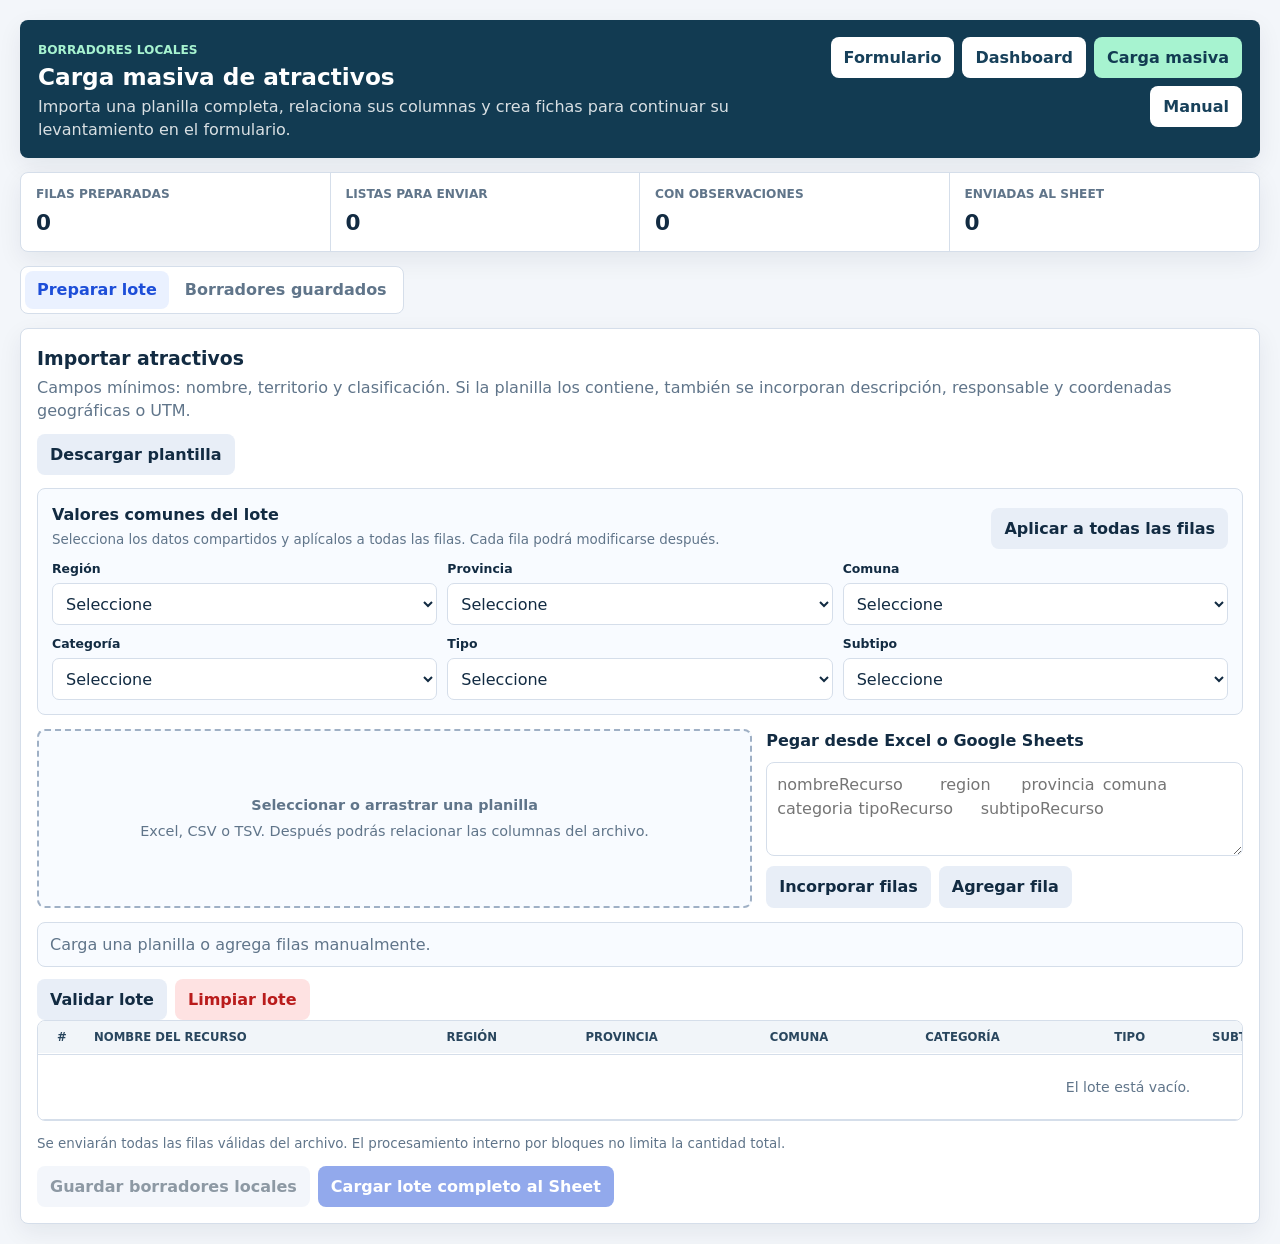
==== commit f0d4b8c5: "fix: mejora datos y validacion de carga masiva" ====
--- a/carga-masiva.html
+++ b/carga-masiva.html
@@ -218,6 +218,8 @@
     }
 
     .mapping-field label { display: block; margin-bottom: 5px; font-size: 0.78rem; font-weight: 800; }
+    .mapping-field .mapping-hint { display: block; margin-top: 4px; color: var(--muted); font-size: 0.72rem; }
+    .mapping-field .mapping-hint.detected { color: #166534; font-weight: 800; }
     .mapping-field select {
       width: 100%;
       min-height: 42px;
@@ -264,6 +266,17 @@
       font-weight: 800;
       white-space: nowrap;
     }
+
+    .coordinate-values {
+      display: grid;
+      gap: 3px;
+      margin-top: 7px;
+      color: var(--text);
+      font-size: 0.75rem;
+      line-height: 1.35;
+    }
+
+    .coordinate-values strong { color: var(--muted); }
 
     .mapping-preview {
       margin-top: 12px;
@@ -583,7 +596,7 @@
       <div class="section-head">
         <div>
           <h2>Importar atractivos</h2>
-          <p>Campos del lote: nombre, territorio y clasificación oficial.</p>
+          <p>Campos mínimos: nombre, territorio y clasificación. Si la planilla los contiene, también se incorporan descripción, responsable y coordenadas geográficas o UTM.</p>
         </div>
         <button type="button" id="downloadTemplateBtn">Descargar plantilla</button>
       </div>
@@ -630,8 +643,8 @@
         <p class="mapping-summary" id="mappingSummary"></p>
         <div class="mapping-grid" id="mappingGrid"></div>
         <div class="optional-mapping" id="optionalMapping" hidden>
-          <h4>Datos adicionales encontrados</h4>
-          <p>Son sugerencias opcionales. Puedes cambiar la columna o seleccionar “No importar”.</p>
+          <h4>Datos adicionales (si existen en el archivo)</h4>
+          <p>Estos campos son opcionales. Si fueron detectados se seleccionan automáticamente; también puedes relacionarlos manualmente o elegir “No importar”.</p>
           <div class="mapping-grid" id="optionalMappingGrid"></div>
           <div class="coordinate-detection" id="coordinateDetection" hidden></div>
         </div>
@@ -671,7 +684,7 @@
       </div>
 
       <div class="footer-actions">
-        <span class="muted">Las filas se enviarán en lotes de 20 y quedarán registradas como borradores para continuar su edición.</span>
+        <span class="muted">Se enviarán todas las filas válidas del archivo. El procesamiento interno por bloques no limita la cantidad total.</span>
         <div class="source-actions">
           <button type="button" id="saveDraftsBtn">Guardar borradores locales</button>
           <button type="button" class="primary" id="uploadSheetBtn">Cargar lote completo al Sheet</button>
@@ -694,9 +707,8 @@
   <script>
     const DRAFTS_KEY = 'catastro_prototipo_drafts_v3';
     const ONLINE_SYNC_URL = 'https://script.google.com/macros/s/AKfycbxD5_L3iuS_pxfIwqzIJ6aM6hlPKisCffju2itBZO80CpIa6z3WD2SS2yNFG7xWUnjlPg/exec';
-    const MAX_IMPORT_ROWS = 1000;
-    const UPLOAD_BATCH_SIZE = 20;
-    const MAX_STORED_DRAFTS = 100;
+    const SYNC_CHUNK_SIZE = 20;
+    const TEMPLATE_ROWS = 100;
 
     const REGION_CODES = {
       'Región de Arica y Parinacota': '15',
@@ -946,12 +958,12 @@
       ['utmZona', 'Zona UTM']
     ];
     const OPTIONAL_HEADER_ALIASES = {
-      descripcion: ['descripcion', 'descripcionrecurso', 'descripciondelrecurso', 'descripciondelrecursoturistico', 'detalle', 'resena'],
-      responsable: ['responsable', 'nombreresponsable', 'nombredelresponsable', 'responsabledelregistro', 'nombreresponsabledelregistro', 'encuestador', 'levantadopor'],
+      descripcion: ['descripcion', 'descripcionrecurso', 'descripciondelrecurso', 'descripciondelrecursoturistico', 'descripcionatractivo', 'descripciondelatractivo', 'descripciondelatractivoturistico', 'descripciongeneral', 'detalle', 'resena'],
+      responsable: ['responsable', 'nombreresponsable', 'nombredelresponsable', 'responsableregistro', 'responsabledelregistro', 'nombreresponsableregistro', 'nombreresponsabledelregistro', 'encuestador', 'nombreencuestador', 'levantadopor', 'registradopor'],
       coordinateCombined: ['coordenadas', 'coordenada', 'puntogeografico', 'coordenadasgeograficas', 'latlon', 'longlat', 'ubicacion'],
-      coordinateX: ['x', 'coordx', 'coordenadax', 'pointx', 'longitud', 'longitude', 'lon', 'utmx', 'este', 'easting'],
-      coordinateY: ['y', 'coordy', 'coordenaday', 'pointy', 'latitud', 'latitude', 'lat', 'utmy', 'norte', 'northing'],
-      utmZona: ['utmzona', 'zonautm', 'zona', 'huso', 'husoutm']
+      coordinateX: ['x', 'ejex', 'coordx', 'coordenadax', 'coordenadasx', 'pointx', 'puntox', 'longitud', 'longitude', 'lon', 'utmx', 'xutm', 'xutmwgs84', 'utmwgs84x', 'este', 'utmeste', 'esteutm', 'easting', 'coordenadaeste', 'coordenadaestex'],
+      coordinateY: ['y', 'ejey', 'coordy', 'coordenaday', 'coordenadasy', 'pointy', 'puntoy', 'latitud', 'latitude', 'lat', 'utmy', 'yutm', 'yutmwgs84', 'utmwgs84y', 'norte', 'utmnorte', 'norteutm', 'northing', 'coordenadanorte', 'coordenadanortey'],
+      utmZona: ['utmzona', 'zonautm', 'zona', 'huso', 'husoutm', 'husoutmwgs84']
     };
     const commonValues = {
       region: '',
@@ -1192,6 +1204,21 @@
       const tipoRecurso = canonicalValue(types, input.tipoRecurso);
       const subtypes = CLASSIFICATION_HIERARCHY[categoria]?.[tipoRecurso] || [];
       const subtipoRecurso = canonicalValue(subtypes, input.subtipoRecurso);
+      const rawLatitude = String(input.latitud ?? '').trim();
+      const rawLongitude = String(input.longitud ?? '').trim();
+      const rawUtmX = String(input.coordX ?? '').trim();
+      const rawUtmY = String(input.coordY ?? '').trim();
+      const latitud = coordinateNumberOrBlank(input.latitud);
+      const longitud = coordinateNumberOrBlank(input.longitud);
+      const coordX = coordinateNumberOrBlank(input.coordX);
+      const coordY = coordinateNumberOrBlank(input.coordY);
+      let coordinateValidationError = String(input.coordinateValidationError ?? '').trim();
+      if (!coordinateValidationError && (rawLatitude || rawLongitude) && (latitud === '' || longitud === '')) {
+        coordinateValidationError = 'Coordenadas geográficas incompletas o no numéricas';
+      }
+      if (!coordinateValidationError && (rawUtmX || rawUtmY) && (coordX === '' || coordY === '')) {
+        coordinateValidationError = 'Coordenadas UTM incompletas o no numéricas';
+      }
       return refreshRowIdentity({
         id: input.id || createLocalId(),
         nombreRecurso: normalizeResourceName(input.nombreRecurso),
@@ -1204,11 +1231,12 @@
         descripcion: String(input.descripcion ?? '').trim(),
         responsable: normalizeResourceName(input.responsable),
         coordenadas: String(input.coordenadas ?? '').trim(),
-        latitud: coordinateNumberOrBlank(input.latitud),
-        longitud: coordinateNumberOrBlank(input.longitud),
-        coordX: coordinateNumberOrBlank(input.coordX),
-        coordY: coordinateNumberOrBlank(input.coordY),
+        latitud,
+        longitud,
+        coordX,
+        coordY,
         utmZona: String(input.utmZona ?? '').trim(),
+        coordinateValidationError,
         codigo_atractivo: input.codigo_atractivo || ''
       });
     }
@@ -1280,6 +1308,7 @@
         if (!CLASSIFICATION_HIERARCHY[row.categoria]?.[row.tipoRecurso]?.includes(row.subtipoRecurso)) {
           errors.push('Subtipo no corresponde al tipo');
         }
+        errors.push(...validateRowCoordinates(row));
         const key = keys[index];
         if (key && keys.indexOf(key) !== index) errors.push('Duplicado dentro del lote');
         if (key && storedKeys.has(key) && !row.linkedDraftId) errors.push('Ya existe como borrador local');
@@ -1367,13 +1396,8 @@
     }
 
     function appendRows(rows, sourceLabel = 'lote') {
-      const available = MAX_IMPORT_ROWS - batchRows.length;
-      if (available <= 0) {
-        showNotice('El prototipo ya alcanzó el máximo de ' + MAX_IMPORT_ROWS + ' filas.', 'warn');
-        return 0;
-      }
       const storedDrafts = getStoredDrafts();
-      const accepted = rows.slice(0, available).map(input => {
+      const accepted = rows.map(input => {
         const merged = { ...input };
         Object.entries(commonValues).forEach(([field, value]) => {
           if (!String(merged[field] ?? '').trim() && value) merged[field] = value;
@@ -1382,12 +1406,7 @@
       });
       batchRows = [...batchRows, ...accepted];
       renderBatch();
-      const omitted = rows.length - accepted.length;
-      showNotice(
-        accepted.length + ' fila(s) incorporada(s) desde ' + sourceLabel
-          + (omitted > 0 ? '. Se omitieron ' + omitted + ' por el límite de ' + MAX_IMPORT_ROWS + '.' : '.'),
-        omitted > 0 ? 'warn' : 'ok'
-      );
+      showNotice(accepted.length + ' fila(s) incorporada(s) desde ' + sourceLabel + '. No se omitieron filas por cantidad.', 'ok');
       return accepted.length;
     }
 
@@ -1422,8 +1441,7 @@
         return value || 'Columna ' + (index + 1);
       });
       const sourceRows = clean.slice(1)
-        .filter(row => row.some(cell => String(cell ?? '').trim()))
-        .slice(0, MAX_IMPORT_ROWS);
+        .filter(row => row.some(cell => String(cell ?? '').trim()));
       return { sourceName, headers: sourceHeaders, rows: sourceRows, originalRowCount: clean.length - 1 };
     }
 
@@ -1521,6 +1539,53 @@
       });
     }
 
+    function validateRowCoordinates(row) {
+      const errors = [];
+      if (row.coordinateValidationError) errors.push(row.coordinateValidationError);
+
+      const hasLatitude = row.latitud !== '' && row.latitud !== null && row.latitud !== undefined;
+      const hasLongitude = row.longitud !== '' && row.longitud !== null && row.longitud !== undefined;
+      if (hasLatitude || hasLongitude) {
+        if (!hasLatitude || !hasLongitude) {
+          errors.push('Coordenadas geográficas incompletas: falta latitud o longitud');
+        } else {
+          const latitude = Number(row.latitud);
+          const longitude = Number(row.longitud);
+          if (!Number.isFinite(latitude) || latitude < -60 || latitude > -10) {
+            errors.push('Latitud fuera del rango esperado para Chile');
+          }
+          if (!Number.isFinite(longitude) || longitude < -90 || longitude > -50) {
+            errors.push('Longitud fuera del rango esperado para Chile');
+          }
+        }
+      }
+
+      const hasUtmX = row.coordX !== '' && row.coordX !== null && row.coordX !== undefined;
+      const hasUtmY = row.coordY !== '' && row.coordY !== null && row.coordY !== undefined;
+      if (hasUtmX || hasUtmY) {
+        if (!hasUtmX || !hasUtmY) {
+          errors.push('Coordenadas UTM incompletas: falta X o Y');
+        } else {
+          const x = Number(row.coordX);
+          const y = Number(row.coordY);
+          if (!Number.isFinite(x) || x < 100000 || x > 900000) errors.push('Coordenada UTM X fuera de rango');
+          if (!Number.isFinite(y) || y < 3000000 || y > 10000000) errors.push('Coordenada UTM Y fuera de rango');
+          if (!hasLatitude && !hasLongitude && !isValidUtmZone(row.utmZona)) {
+            errors.push('Falta una zona o huso UTM válido');
+          }
+        }
+      }
+
+      return [...new Set(errors)];
+    }
+
+    function isValidUtmZone(value) {
+      const match = String(value ?? '').trim().toUpperCase().replace(/\s+/g, '').match(/^(\d{1,2})([NS])?$/);
+      if (!match) return false;
+      const zone = Number(match[1]);
+      return zone >= 1 && zone <= 60;
+    }
+
     function detectOptionalMappings(table, requiredMapping) {
       const used = new Set(Object.values(requiredMapping).filter(value => value !== '').map(Number));
       const mapping = {};
@@ -1541,15 +1606,27 @@
       const zoneIndex = findColumnByAliases(table.headers, OPTIONAL_HEADER_ALIASES.utmZona, used);
       mapping.utmZona = zoneIndex >= 0 ? String(zoneIndex) : '';
       const coordinateSystem = inferCoordinateSystem(table, mapping);
-      let coordinateMessage = '';
+      const coordinateMessage = coordinateDetectionMessage(coordinateSystem, mapping);
+      return { mapping, coordinateSystem, coordinateMessage };
+    }
+
+    function coordinateDetectionMessage(coordinateSystem, mapping) {
+      const hasX = mapping.coordinateX !== '';
+      const hasY = mapping.coordinateY !== '';
+      const hasCombined = mapping.coordinateCombined !== '';
+      if (!hasCombined && hasX !== hasY) {
+        return 'Para incorporar coordenadas separadas debes seleccionar tanto X como Y.';
+      }
       if (coordinateSystem === 'geographic') {
-        coordinateMessage = 'Coordenadas geográficas detectadas: X corresponde a longitud y Y a latitud.';
-      } else if (coordinateSystem === 'utm') {
-        coordinateMessage = 'Coordenadas UTM detectadas: se conservarán X, Y y la zona UTM cuando esté disponible.';
-      } else if (mapping.coordinateX !== '' || mapping.coordinateY !== '' || mapping.coordinateCombined !== '') {
-        coordinateMessage = 'Se encontraron posibles coordenadas, pero el sistema no pudo confirmar si son geográficas o UTM. Revisa las columnas sugeridas.';
-      }
-      return { mapping, coordinateSystem, coordinateMessage };
+        return 'Coordenadas geográficas detectadas: X se guardará como longitud y Y como latitud.';
+      }
+      if (coordinateSystem === 'utm') {
+        return 'Coordenadas UTM detectadas: se conservarán X, Y y la zona UTM cuando esté disponible.';
+      }
+      if (hasX || hasY || hasCombined) {
+        return 'Se seleccionaron posibles coordenadas, pero no se pudo confirmar si son geográficas o UTM. Revisa las columnas y sus valores.';
+      }
+      return '';
     }
 
     function guessColumnMapping(headers) {
@@ -1588,23 +1665,44 @@
         coordinateSystem: detected.coordinateSystem,
         coordinateMessage: detected.coordinateMessage
       };
-      const visibleFields = OPTIONAL_MAPPING_FIELDS.filter(([field]) => detected.mapping[field] !== '');
+      const visibleFields = OPTIONAL_MAPPING_FIELDS;
       const container = document.getElementById('optionalMapping');
       const grid = document.getElementById('optionalMappingGrid');
       const coordinateDetection = document.getElementById('coordinateDetection');
-      if (!visibleFields.length) {
-        container.hidden = true;
-        grid.innerHTML = '';
-        coordinateDetection.hidden = true;
-        return;
-      }
       grid.innerHTML = visibleFields.map(([field]) => '<div class="mapping-field">'
         + '<label for="map-optional-' + field + '">' + escapeHtml(optionalFieldLabel(field, detected.coordinateSystem)) + '</label>'
         + '<select id="map-optional-' + field + '" data-optional-map-field="' + field + '">'
-        + mappingOptions(table.headers, detected.mapping[field], 'No importar') + '</select></div>').join('');
+        + mappingOptions(table.headers, detected.mapping[field], 'No importar') + '</select>'
+        + '<span class="mapping-hint' + (detected.mapping[field] !== '' ? ' detected' : '') + '">'
+        + (detected.mapping[field] !== '' ? 'Detectado automáticamente' : 'Opcional · selecciona una columna si existe')
+        + '</span></div>').join('');
       coordinateDetection.textContent = detected.coordinateMessage;
       coordinateDetection.hidden = !detected.coordinateMessage;
       container.hidden = false;
+      grid.querySelectorAll('[data-optional-map-field]').forEach(select => {
+        select.addEventListener('change', updateOptionalCoordinateDetection);
+      });
+    }
+
+    function readOptionalMapping() {
+      const mapping = {
+        descripcion: '', responsable: '', coordinateCombined: '', coordinateX: '', coordinateY: '', utmZona: ''
+      };
+      document.querySelectorAll('[data-optional-map-field]').forEach(select => {
+        mapping[select.dataset.optionalMapField] = select.value;
+      });
+      return mapping;
+    }
+
+    function updateOptionalCoordinateDetection() {
+      if (!importedTable) return;
+      const mapping = readOptionalMapping();
+      const coordinateSystem = inferCoordinateSystem(importedTable, mapping);
+      const coordinateMessage = coordinateDetectionMessage(coordinateSystem, mapping);
+      optionalMappingMetadata = { coordinateSystem, coordinateMessage };
+      const coordinateDetection = document.getElementById('coordinateDetection');
+      coordinateDetection.textContent = coordinateMessage;
+      coordinateDetection.hidden = !coordinateMessage;
     }
 
     function mapOptionalValues(sourceRow, mapping) {
@@ -1614,7 +1712,8 @@
       const zone = mapping.utmZona !== '' ? String(sourceRow[Number(mapping.utmZona)] ?? '').trim() : '';
 
       if (mapping.coordinateCombined !== '') {
-        const parsed = parseCoordinatePair(sourceRow[Number(mapping.coordinateCombined)]);
+        const rawCoordinate = String(sourceRow[Number(mapping.coordinateCombined)] ?? '').trim();
+        const parsed = parseCoordinatePair(rawCoordinate);
         if (parsed?.system === 'geographic') {
           values.latitud = parsed.latitud;
           values.longitud = parsed.longitud;
@@ -1623,21 +1722,37 @@
           values.coordX = parsed.coordX;
           values.coordY = parsed.coordY;
           if (zone) values.utmZona = zone;
+        } else if (rawCoordinate) {
+          values.coordinateValidationError = 'No se pudo interpretar la columna de coordenadas';
         }
         return values;
       }
 
-      const x = mapping.coordinateX !== '' ? parseNumericCell(sourceRow[Number(mapping.coordinateX)]) : null;
-      const y = mapping.coordinateY !== '' ? parseNumericCell(sourceRow[Number(mapping.coordinateY)]) : null;
+      const hasXMapping = mapping.coordinateX !== '';
+      const hasYMapping = mapping.coordinateY !== '';
+      const rawX = hasXMapping ? String(sourceRow[Number(mapping.coordinateX)] ?? '').trim() : '';
+      const rawY = hasYMapping ? String(sourceRow[Number(mapping.coordinateY)] ?? '').trim() : '';
+      const x = rawX ? parseNumericCell(rawX) : null;
+      const y = rawY ? parseNumericCell(rawY) : null;
+      if (hasXMapping !== hasYMapping) {
+        values.coordinateValidationError = 'Debes relacionar ambas columnas de coordenadas: X e Y';
+        return values;
+      }
+      if (hasXMapping && hasYMapping && (rawX || rawY) && (!Number.isFinite(x) || !Number.isFinite(y))) {
+        values.coordinateValidationError = 'Coordenadas X/Y incompletas o no numéricas';
+        return values;
+      }
       if (Number.isFinite(x) && Number.isFinite(y)) {
         if (optionalMappingMetadata.coordinateSystem === 'geographic') {
           values.longitud = x;
           values.latitud = y;
           values.coordenadas = y + ', ' + x;
-        } else {
+        } else if (optionalMappingMetadata.coordinateSystem === 'utm') {
           values.coordX = x;
           values.coordY = y;
           if (zone) values.utmZona = zone;
+        } else {
+          values.coordinateValidationError = 'No se pudo determinar si las coordenadas X/Y son geográficas o UTM';
         }
       }
       return values;
@@ -1652,9 +1767,8 @@
         + '<select id="map-' + field + '" data-map-field="' + field + '">'
         + mappingOptions(table.headers, mapping[field]) + '</select></div>').join('');
       renderOptionalMappings(table, mapping);
-      const omitted = table.originalRowCount - table.rows.length;
       document.getElementById('mappingSummary').textContent = table.sourceName + ': ' + table.originalRowCount
-        + ' fila(s) detectada(s).' + (omitted > 0 ? ' Se prepararán las primeras ' + table.rows.length + '.' : '');
+        + ' fila(s) detectada(s). Se preparará la totalidad del archivo.';
       const previewRows = table.rows.slice(0, 3);
       document.getElementById('mappingPreview').innerHTML = '<strong>Vista previa de las primeras filas</strong><br>'
         + previewRows.map((row, index) => (index + 1) + '. ' + row.slice(0, 8).map(value => String(value ?? '').trim()).join(' | ')).join('<br>');
@@ -1668,12 +1782,8 @@
       MAPPING_FIELDS.forEach(([field]) => {
         mapping[field] = document.getElementById('map-' + field).value;
       });
-      const optionalMapping = {
-        descripcion: '', responsable: '', coordinateCombined: '', coordinateX: '', coordinateY: '', utmZona: ''
-      };
-      document.querySelectorAll('[data-optional-map-field]').forEach(select => {
-        optionalMapping[select.dataset.optionalMapField] = select.value;
-      });
+      const optionalMapping = readOptionalMapping();
+      updateOptionalCoordinateDetection();
       const missing = MAPPING_FIELDS.filter(([field]) => mapping[field] === '').map(([, label]) => label);
       if (missing.length) {
         showNotice('Falta relacionar: ' + missing.join(', ') + '.', 'fail');
@@ -1690,8 +1800,14 @@
         return { ...values, ...mapOptionalValues(row, optionalMapping) };
       });
       batchRows = [];
-      appendRows(objects, importedTable.sourceName);
+      const acceptedCount = appendRows(objects, importedTable.sourceName);
       document.getElementById('mappingPanel').hidden = true;
+      const selectedExtras = OPTIONAL_MAPPING_FIELDS
+        .filter(([field]) => optionalMapping[field] !== '')
+        .map(([field, label]) => optionalFieldLabel(field, optionalMappingMetadata.coordinateSystem));
+      if (selectedExtras.length) {
+        showNotice(acceptedCount + ' fila(s) preparadas. Datos adicionales incorporados: ' + selectedExtras.join(', ') + '.', 'ok');
+      }
     }
 
     function optionMarkup(options, selected, placeholder) {
@@ -1776,12 +1892,22 @@
 
     function extraDataMarkup(row) {
       const labels = [];
+      const coordinates = [];
       if (row.descripcion) labels.push('Descripción');
       if (row.responsable) labels.push('Responsable');
-      if (row.latitud !== '' && row.longitud !== '') labels.push('Lat/Lon');
-      if (row.coordX !== '' && row.coordY !== '') labels.push(row.utmZona ? 'UTM ' + row.utmZona : 'UTM X/Y');
-      if (!labels.length) return '<span class="muted">Sin datos adicionales</span>';
-      return '<div class="extra-data">' + labels.map(label => '<span>' + escapeHtml(label) + '</span>').join('') + '</div>';
+      if (row.latitud !== '' || row.longitud !== '') {
+        labels.push('Lat/Lon');
+        coordinates.push('<strong>Geográficas:</strong> Lat ' + escapeHtml(row.latitud || '—') + ' · Lon ' + escapeHtml(row.longitud || '—'));
+      }
+      if (row.coordX !== '' || row.coordY !== '') {
+        labels.push(row.utmZona ? 'UTM ' + row.utmZona : 'UTM X/Y');
+        coordinates.push('<strong>UTM:</strong> X ' + escapeHtml(row.coordX || '—') + ' · Y ' + escapeHtml(row.coordY || '—')
+          + (row.utmZona ? ' · Zona ' + escapeHtml(row.utmZona) : ''));
+      }
+      if (!labels.length && !row.coordinateValidationError) return '<span class="muted">Sin datos adicionales</span>';
+      return (labels.length ? '<div class="extra-data">' + labels.map(label => '<span>' + escapeHtml(label) + '</span>').join('') + '</div>' : '')
+        + (coordinates.length ? '<div class="coordinate-values">' + coordinates.join('') + '</div>' : '')
+        + (row.coordinateValidationError ? '<div class="row-errors">' + escapeHtml(row.coordinateValidationError) + '</div>' : '');
     }
 
     function renderBatch() {
@@ -1839,7 +1965,7 @@
       document.getElementById('validCount').textContent = String(valid);
       document.getElementById('invalidCount').textContent = String(batchRows.length - valid);
       document.getElementById('draftCount').textContent = String(uploaded);
-      document.getElementById('addRowBtn').disabled = batchRows.length >= MAX_IMPORT_ROWS;
+      document.getElementById('addRowBtn').disabled = false;
       document.getElementById('saveDraftsBtn').disabled = valid === 0;
       document.getElementById('uploadSheetBtn').disabled = uploading || !batchRows.some((row, index) => validations[index].valid && row.uploadStatus !== 'sent');
     }
@@ -1907,7 +2033,7 @@
       const savedAt = new Date().toISOString();
       const batchId = 'bulk-' + savedAt.replace(/\D/g, '').slice(0, 14);
       const newDrafts = validRows.map(row => createDraft(row, savedAt, batchId));
-      const nextDrafts = normalizeDrafts([...newDrafts, ...existing]).slice(0, MAX_STORED_DRAFTS);
+      const nextDrafts = normalizeDrafts([...newDrafts, ...existing]);
 
       try {
         localStorage.setItem(DRAFTS_KEY, JSON.stringify(nextDrafts));
@@ -2084,17 +2210,16 @@
         showNotice('No hay conexión a internet. El lote no fue enviado.', 'fail');
         return;
       }
-      const totalBlocks = Math.ceil(candidates.length / UPLOAD_BATCH_SIZE);
-      if (!confirm('Se enviarán ' + candidates.length + ' registro(s) nuevos a Google Sheet como borradores, organizados en '
-        + totalBlocks + ' bloque(s) de hasta ' + UPLOAD_BATCH_SIZE + '. ¿Continuar?')) return;
+      if (!confirm('Se enviarán todos los ' + candidates.length
+        + ' registro(s) válidos a Google Sheet como borradores. La operación puede tardar según la cantidad. ¿Continuar?')) return;
 
       uploading = true;
       let sent = 0;
       let failed = 0;
       const button = document.getElementById('uploadSheetBtn');
       updateStats(validations);
-      for (let blockStart = 0; blockStart < candidates.length; blockStart += UPLOAD_BATCH_SIZE) {
-        const block = candidates.slice(blockStart, blockStart + UPLOAD_BATCH_SIZE);
+      for (let blockStart = 0; blockStart < candidates.length; blockStart += SYNC_CHUNK_SIZE) {
+        const block = candidates.slice(blockStart, blockStart + SYNC_CHUNK_SIZE);
         for (let index = 0; index < block.length; index++) {
           const row = block[index];
           const completed = blockStart + index + 1;
@@ -2184,12 +2309,31 @@
     }
 
     function downloadTemplate() {
-      const headers = ['nombreRecurso', 'region', 'provincia', 'comuna', 'categoria', 'tipoRecurso', 'subtipoRecurso'];
+      const headers = [
+        'nombreRecurso', 'region', 'provincia', 'comuna', 'categoria', 'tipoRecurso', 'subtipoRecurso',
+        'descripcion', 'responsable', 'longitud', 'latitud', 'coordX', 'coordY', 'utmZona'
+      ];
       if (globalThis.XLSX) {
-        const blankRows = Array.from({ length: UPLOAD_BATCH_SIZE }, () => ['', '', '', '', '', '', '']);
+        const blankRows = Array.from({ length: TEMPLATE_ROWS }, () => headers.map(() => ''));
         const workbook = XLSX.utils.book_new();
         const loadSheet = XLSX.utils.aoa_to_sheet([headers, ...blankRows]);
-        loadSheet['!cols'] = [{ wch: 42 }, { wch: 45 }, { wch: 24 }, { wch: 24 }, { wch: 22 }, { wch: 46 }, { wch: 60 }];
+        loadSheet['!cols'] = [
+          { wch: 42 }, { wch: 45 }, { wch: 24 }, { wch: 24 }, { wch: 22 }, { wch: 46 }, { wch: 60 },
+          { wch: 70 }, { wch: 34 }, { wch: 16 }, { wch: 16 }, { wch: 18 }, { wch: 18 }, { wch: 14 }
+        ];
+        const instructionRows = [
+          ['campo', 'condición', 'indicación'],
+          ['nombreRecurso', 'Obligatorio', 'Nombre del atractivo o recurso turístico.'],
+          ['region / provincia / comuna', 'Obligatorio', 'Usar los nombres oficiales disponibles en la hoja Territorios.'],
+          ['categoria / tipoRecurso / subtipoRecurso', 'Obligatorio', 'Usar la jerarquía disponible en la hoja Clasificacion.'],
+          ['cantidad de filas', 'Sin límite fijo', 'Puede agregar todas las filas necesarias. Las filas vacías incluidas en esta plantilla no representan un límite.'],
+          ['descripcion', 'Opcional', 'Se incorpora cuando existe una columna de descripción.'],
+          ['responsable', 'Opcional', 'Nombre de la persona responsable del registro.'],
+          ['longitud / latitud', 'Opcional', 'Coordenadas geográficas en grados decimales. Completar ambas columnas.'],
+          ['coordX / coordY / utmZona', 'Opcional', 'Coordenadas UTM WGS84. Completar X e Y e indicar el huso, por ejemplo 19S.']
+        ];
+        const instructionSheet = XLSX.utils.aoa_to_sheet(instructionRows);
+        instructionSheet['!cols'] = [{ wch: 34 }, { wch: 16 }, { wch: 84 }];
         const territoryRows = [['region', 'provincia', 'comuna']];
         CHILE_TERRITORY.forEach(region => region.provincias.forEach(province => {
           province.comunas.forEach(comuna => territoryRows.push([region.nombre, province.nombre, comuna]));
@@ -2205,6 +2349,7 @@
         const catalogSheet = XLSX.utils.aoa_to_sheet(catalogRows);
         catalogSheet['!cols'] = [{ wch: 22 }, { wch: 48 }, { wch: 65 }];
         XLSX.utils.book_append_sheet(workbook, loadSheet, 'Carga');
+        XLSX.utils.book_append_sheet(workbook, instructionSheet, 'Instrucciones');
         XLSX.utils.book_append_sheet(workbook, territorySheet, 'Territorios');
         XLSX.utils.book_append_sheet(workbook, catalogSheet, 'Clasificacion');
         XLSX.writeFile(workbook, 'plantilla-carga-masiva-catastro.xlsx');
